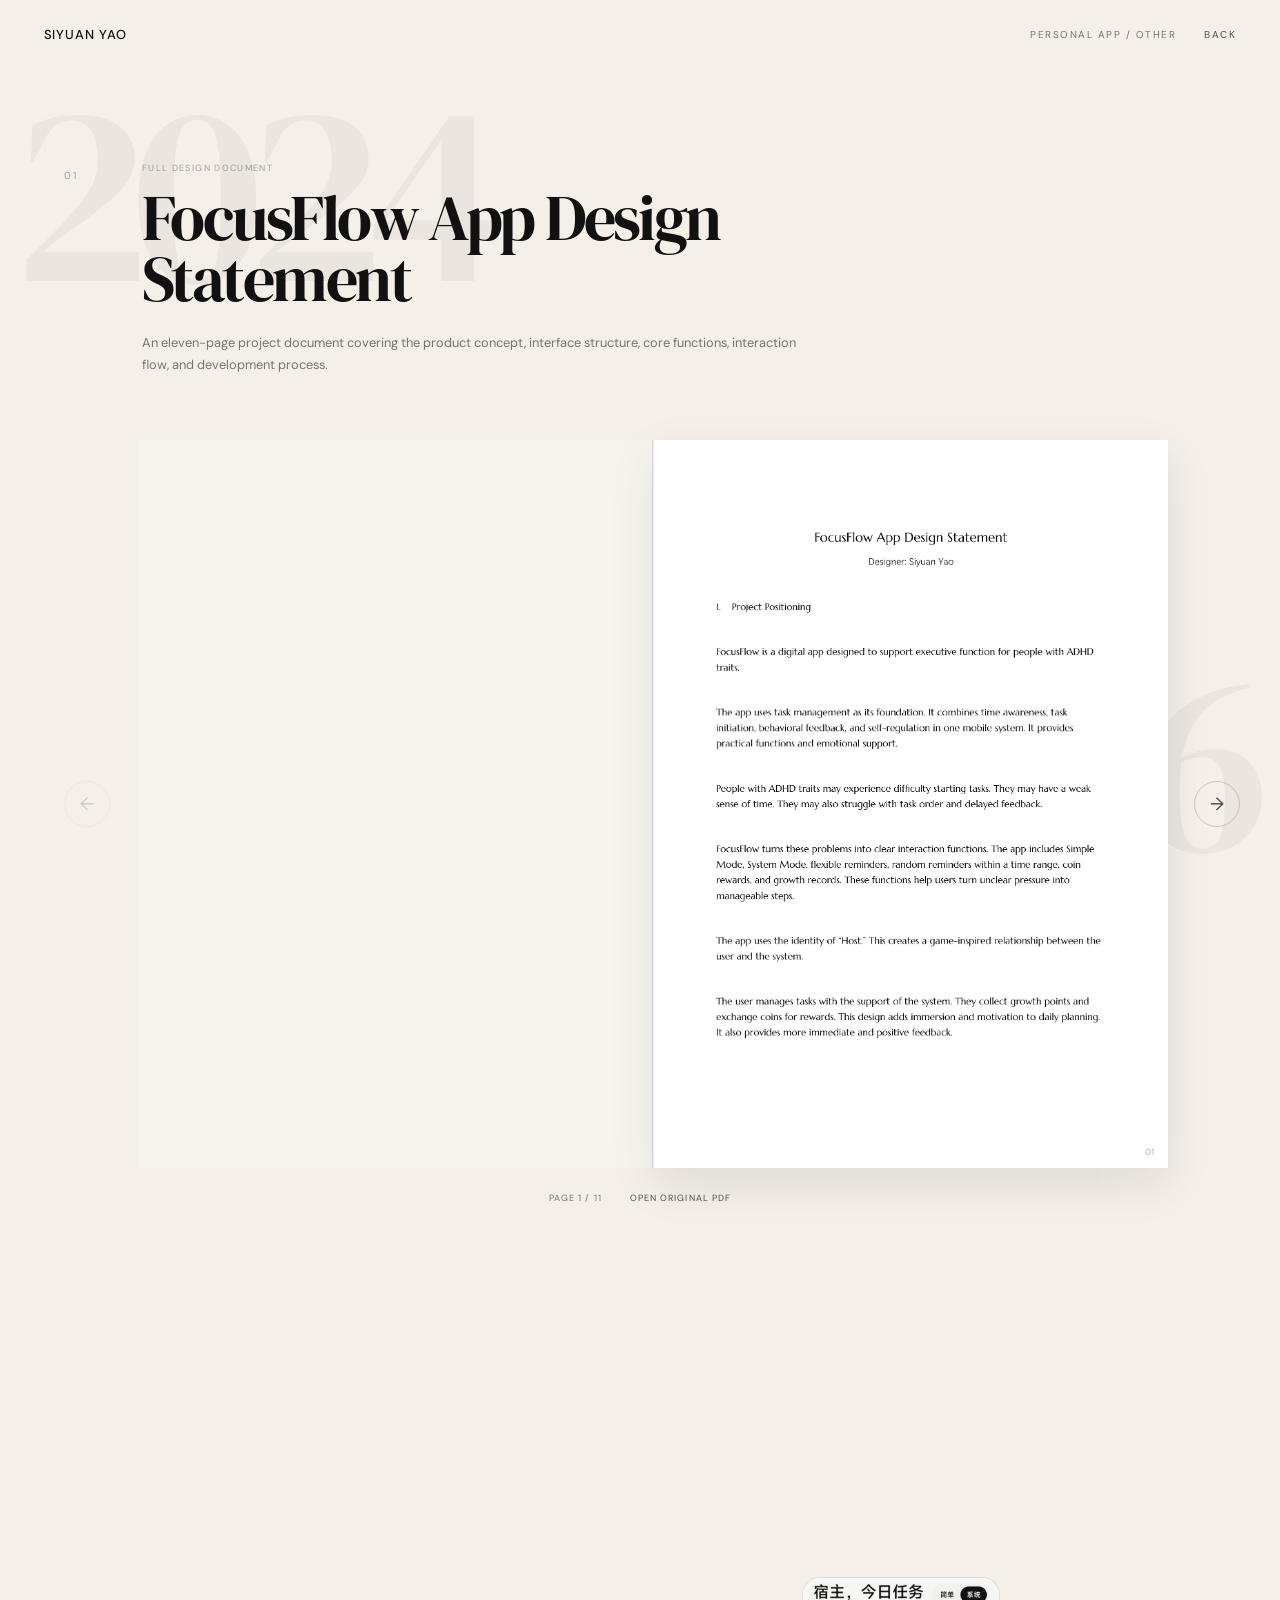
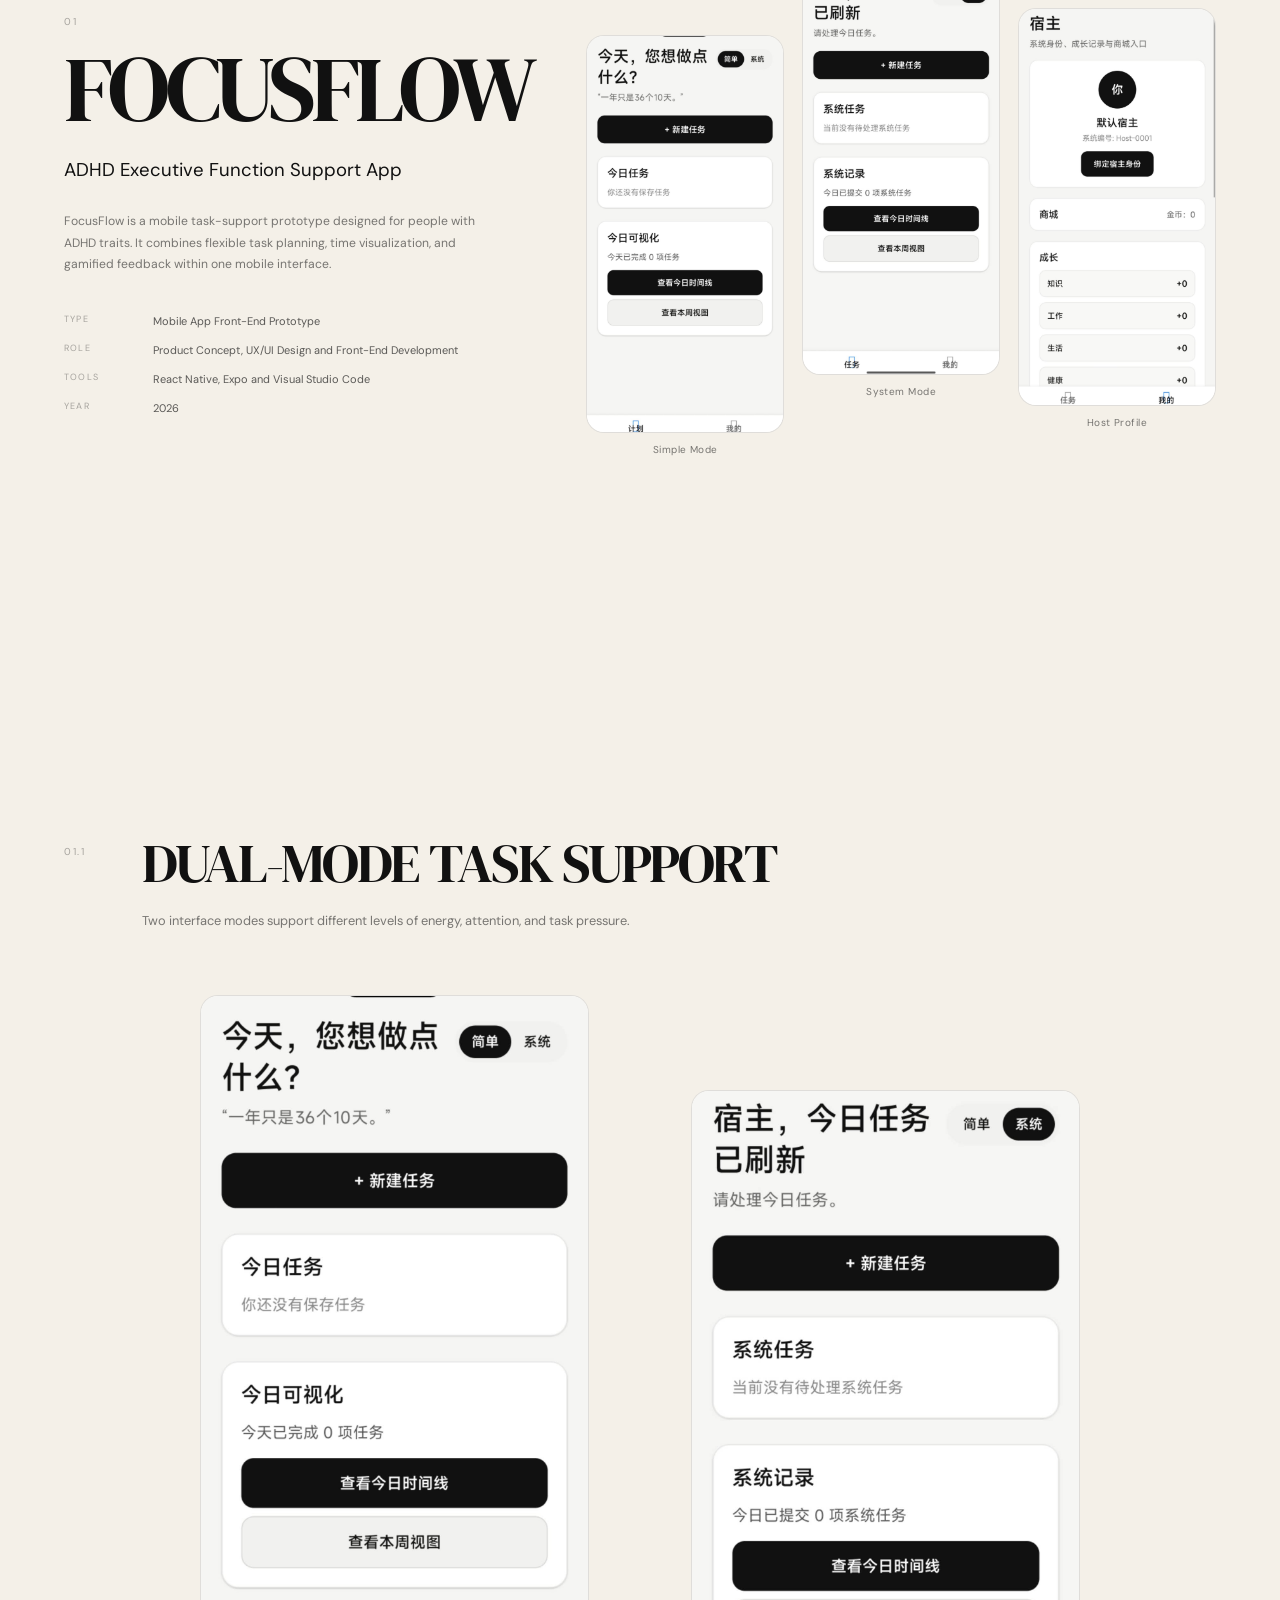
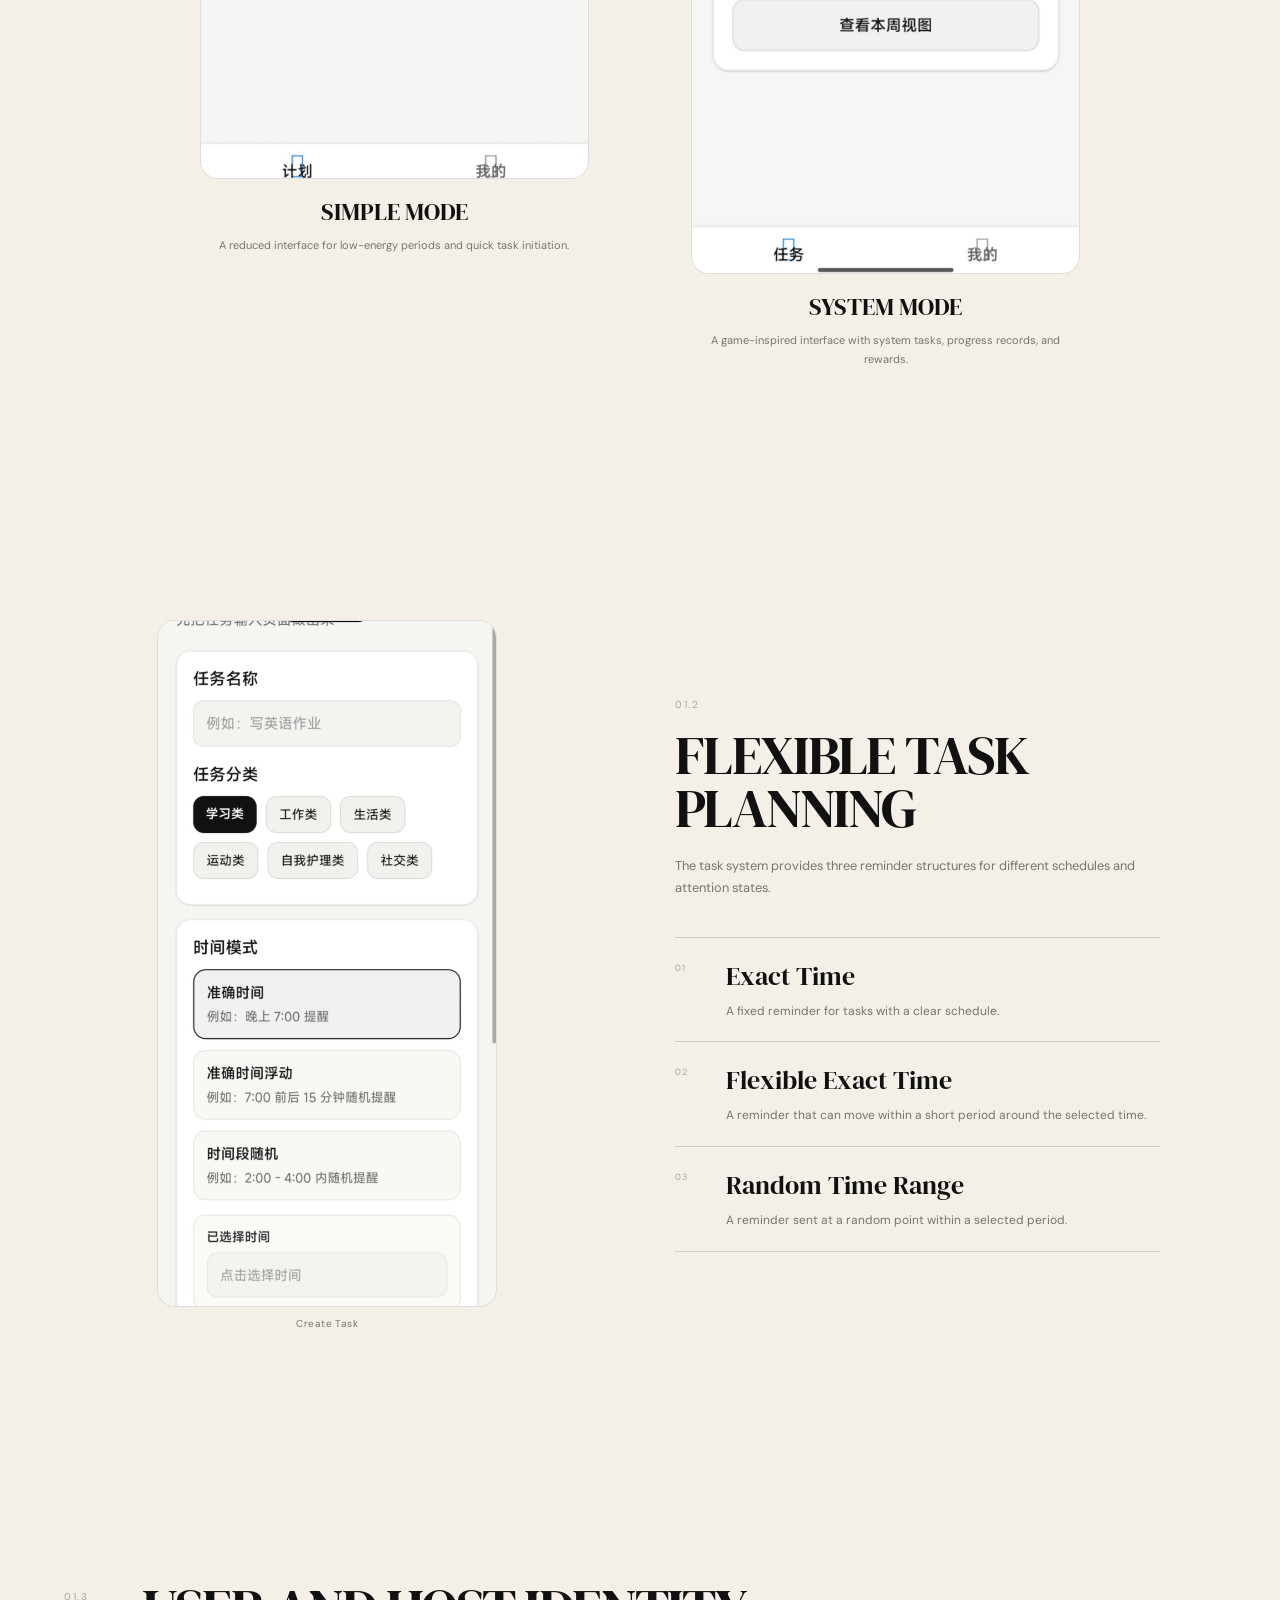
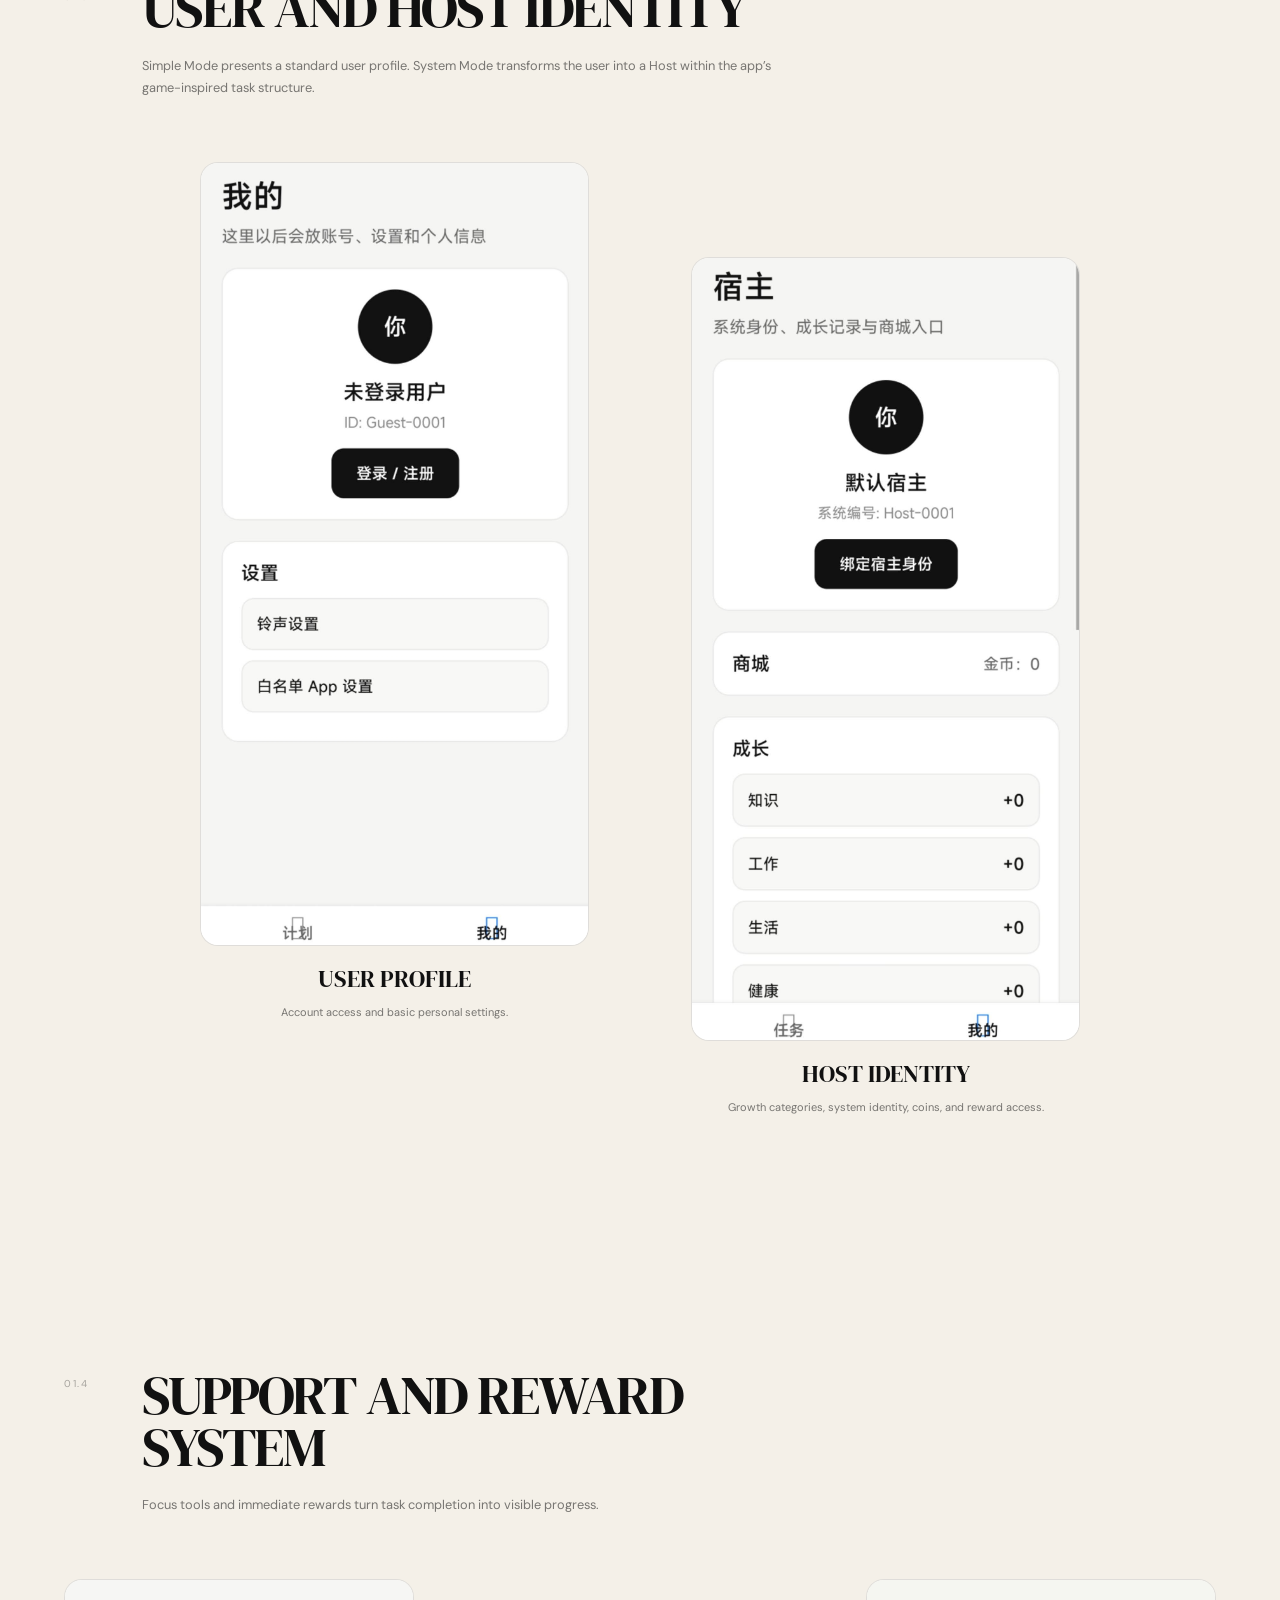
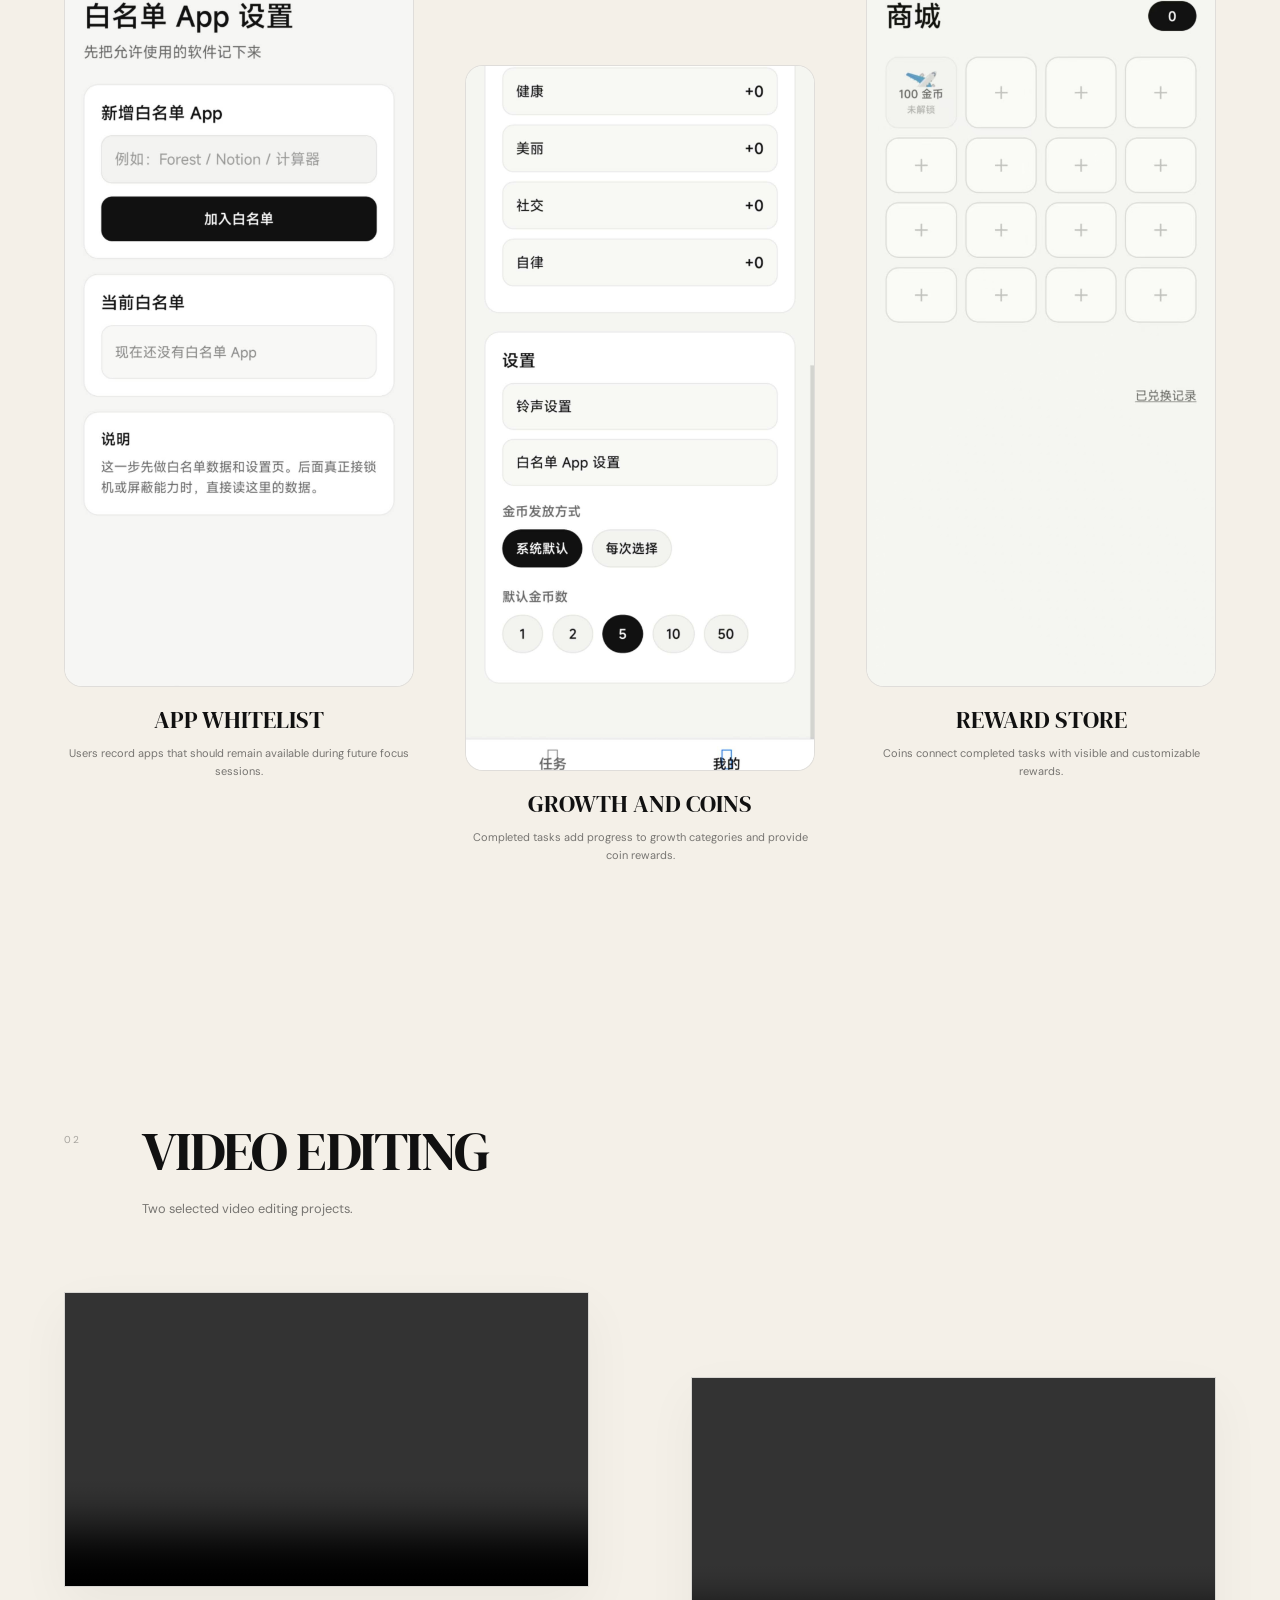
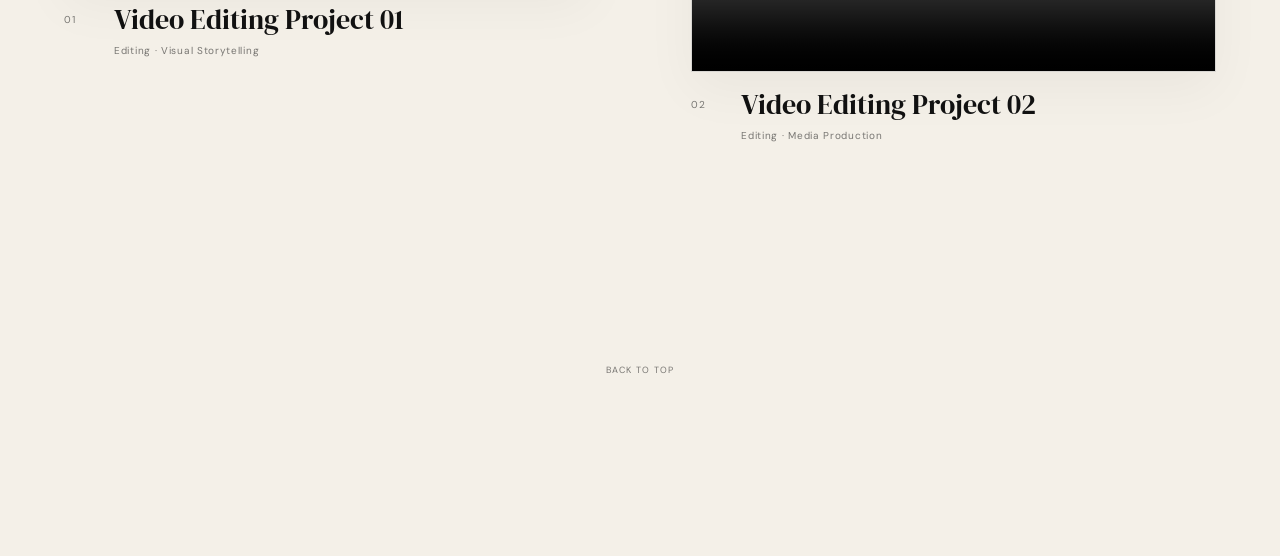
==== personal-other/index.html @ 2d86ff2a "Add files via upload" ====
<!DOCTYPE html>

<html lang="en">
<head>
  <meta charset="UTF-8">

  <meta
    name="viewport"
    content="width=device-width, initial-scale=1.0"
  >

  <title>
    FocusFlow and Video Editing | Siyuan Yao
  </title>

  <script>
    document.documentElement.classList.add("js");
  </script>

  <link
    rel="preconnect"
    href="https://fonts.googleapis.com"
  >

  <link
    rel="preconnect"
    href="https://fonts.gstatic.com"
    crossorigin
  >

  <link
    href="https://fonts.googleapis.com/css2?family=DM+Sans:wght@300;400;500;600&family=DM+Serif+Display&display=swap"
    rel="stylesheet"
  >

  <link
    rel="stylesheet"
    href="./personal-other.css"
  >
</head>

<body>
  <header class="page-header">
    <a
      class="header-name page-link"
      href="../portfolio.html"
    >
      SIYUAN YAO
    </a>

    <div class="header-right">
      <span class="header-section">
        PERSONAL APP / OTHER
      </span>

      <a
        class="back-link page-link"
        href="../portfolio.html"
      >
        BACK
      </a>
    </div>
  </header>

  <div
    class="background-year background-year--top"
    aria-hidden="true"
  >
    2024
  </div>

  <div
    class="background-year background-year--bottom"
    aria-hidden="true"
  >
    2026
  </div>

  <main class="page-main">
    <!-- FocusFlow 完整策划案翻页展示 -->
<section
  class="pdf-showcase reveal is-visible"
  id="designDocument"
>
  <div class="pdf-heading">
    <p class="section-number">
      01
    </p>

    <div>
      <p class="pdf-label">
        FULL DESIGN DOCUMENT
      </p>

      <h1 class="pdf-title">
        FocusFlow App Design Statement
      </h1>

      <p class="pdf-description">
        An eleven-page project document covering the product concept, interface structure, core functions, interaction flow, and development process.
      </p>
    </div>
  </div>

  <div class="flipbook-shell">
    <button
      class="pdf-arrow"
      id="pdfPrev"
      type="button"
      aria-label="Previous pages"
    >
      ←
    </button>

    <div
      class="pdf-flipbook"
      id="pdfFlipbook"
      tabindex="0"
      aria-label="FocusFlow design document"
    >
      <div
        class="pdf-page pdf-page--left is-blank"
        id="pdfLeftWrap"
      >
        <img
          class="pdf-page-image"
          id="pdfLeftImage"
          src=""
          alt=""
        >

        <span
          class="pdf-page-number"
          id="pdfLeftNumber"
        ></span>
      </div>

      <div
        class="pdf-page pdf-page--right"
        id="pdfRightWrap"
      >
        <img
          class="pdf-page-image"
          id="pdfRightImage"
          src="../assets/images/projects/focusflow/pdf-pages/focusflow-page-01.png"
          alt="FocusFlow design document page 1"
        >

        <span
          class="pdf-page-number"
          id="pdfRightNumber"
        >
          01
        </span>
      </div>
    </div>

    <button
      class="pdf-arrow"
      id="pdfNext"
      type="button"
      aria-label="Next pages"
    >
      →
    </button>
  </div>

  <div class="pdf-controls">
    <span id="pdfCounter">
      PAGE 1 / 11
    </span>

    <span
      class="pdf-error"
      id="pdfError"
      hidden
    >
      PAGE IMAGE COULD NOT LOAD
    </span>

    <a
      class="pdf-original-link"
      href="../assets/docs/FocusFlow-Design.pdf"
      target="_blank"
      rel="noopener noreferrer"
    >
      OPEN ORIGINAL PDF
    </a>
  </div>
</section>

    <!-- 项目开头 -->
    <section class="project-hero reveal">
      <div class="hero-copy">
        <p class="section-number">
          01
        </p>

        <h1 class="hero-title">
          FOCUSFLOW
        </h1>

        <p class="hero-subtitle">
          ADHD Executive Function Support App
        </p>

        <p class="hero-description">
          FocusFlow is a mobile task-support prototype designed for people with ADHD traits. It combines flexible task planning, time visualization, and gamified feedback within one mobile interface.
        </p>

        <div class="project-meta">
          <div class="meta-row">
            <span class="meta-label">
              TYPE
            </span>

            <span class="meta-value">
              Mobile App Front-End Prototype
            </span>
          </div>

          <div class="meta-row">
            <span class="meta-label">
              ROLE
            </span>

            <span class="meta-value">
              Product Concept, UX/UI Design and Front-End Development
            </span>
          </div>

          <div class="meta-row">
            <span class="meta-label">
              TOOLS
            </span>

            <span class="meta-value">
              React Native, Expo and Visual Studio Code
            </span>
          </div>

          <div class="meta-row">
            <span class="meta-label">
              YEAR
            </span>

            <span class="meta-value">
              2026
            </span>
          </div>
        </div>
      </div>

      <div class="hero-gallery">
        <figure class="hero-phone hero-phone--left">
          <button
            class="image-button"
            type="button"
            data-caption="FocusFlow Simple Mode"
          >
            <img
              src="../assets/images/projects/focusflow/focusflow-01-simple-home.jpg"
              alt="FocusFlow Simple Mode home page"
            >
          </button>

          <figcaption>
            Simple Mode
          </figcaption>
        </figure>

        <figure class="hero-phone hero-phone--center">
          <button
            class="image-button"
            type="button"
            data-caption="FocusFlow System Mode"
          >
            <img
              src="../assets/images/projects/focusflow/focusflow-02-system-home.jpg"
              alt="FocusFlow System Mode home page"
            >
          </button>

          <figcaption>
            System Mode
          </figcaption>
        </figure>

        <figure class="hero-phone hero-phone--right">
          <button
            class="image-button"
            type="button"
            data-caption="FocusFlow Host Profile"
          >
            <img
              src="../assets/images/projects/focusflow/focusflow-05-System-profile.jpg"
              alt="FocusFlow System Mode Host profile"
            >
          </button>

          <figcaption>
            Host Profile
          </figcaption>
        </figure>
      </div>
    </section>

    <!-- 双模式 -->
    <section class="project-section reveal">
      <div class="section-heading">
        <p class="section-number">
          01.1
        </p>

        <div>
          <h2 class="section-title">
            DUAL-MODE TASK SUPPORT
          </h2>

          <p class="section-description">
            Two interface modes support different levels of energy, attention, and task pressure.
          </p>
        </div>
      </div>

      <div class="dual-mode-grid">
        <figure class="large-phone-card">
          <button
            class="image-button"
            type="button"
            data-caption="Simple Mode Home Page"
          >
            <img
              src="../assets/images/projects/focusflow/focusflow-01-simple-home.jpg"
              alt="FocusFlow Simple Mode home page"
              loading="lazy"
            >
          </button>

          <figcaption class="detailed-caption">
            <span class="caption-title">
              SIMPLE MODE
            </span>

            <span class="caption-text">
              A reduced interface for low-energy periods and quick task initiation.
            </span>
          </figcaption>
        </figure>

        <figure class="large-phone-card large-phone-card--lower">
          <button
            class="image-button"
            type="button"
            data-caption="System Mode Home Page"
          >
            <img
              src="../assets/images/projects/focusflow/focusflow-02-system-home.jpg"
              alt="FocusFlow System Mode home page"
              loading="lazy"
            >
          </button>

          <figcaption class="detailed-caption">
            <span class="caption-title">
              SYSTEM MODE
            </span>

            <span class="caption-text">
              A game-inspired interface with system tasks, progress records, and rewards.
            </span>
          </figcaption>
        </figure>
      </div>
    </section>

    <!-- 新建任务 -->
    <section class="planning-section reveal">
      <div class="planning-image">
        <figure class="single-phone-card">
          <button
            class="image-button"
            type="button"
            data-caption="Create Task and Reminder Settings"
          >
            <img
              src="../assets/images/projects/focusflow/focusflow-03-create-task.jpg"
              alt="FocusFlow Create Task page"
              loading="lazy"
            >
          </button>

          <figcaption>
            Create Task
          </figcaption>
        </figure>
      </div>

      <div class="planning-copy">
        <p class="section-number">
          01.2
        </p>

        <h2 class="section-title">
          FLEXIBLE TASK PLANNING
        </h2>

        <p class="section-description">
          The task system provides three reminder structures for different schedules and attention states.
        </p>

        <div class="planning-feature">
          <span class="planning-feature-number">
            01
          </span>

          <div>
            <h3>
              Exact Time
            </h3>

            <p>
              A fixed reminder for tasks with a clear schedule.
            </p>
          </div>
        </div>

        <div class="planning-feature">
          <span class="planning-feature-number">
            02
          </span>

          <div>
            <h3>
              Flexible Exact Time
            </h3>

            <p>
              A reminder that can move within a short period around the selected time.
            </p>
          </div>
        </div>

        <div class="planning-feature">
          <span class="planning-feature-number">
            03
          </span>

          <div>
            <h3>
              Random Time Range
            </h3>

            <p>
              A reminder sent at a random point within a selected period.
            </p>
          </div>
        </div>
      </div>
    </section>

    <!-- 用户身份 -->
    <section class="project-section reveal">
      <div class="section-heading">
        <p class="section-number">
          01.3
        </p>

        <div>
          <h2 class="section-title">
            USER AND HOST IDENTITY
          </h2>

          <p class="section-description">
            Simple Mode presents a standard user profile. System Mode transforms the user into a Host within the app’s game-inspired task structure.
          </p>
        </div>
      </div>

      <div class="dual-mode-grid profile-grid">
        <figure class="large-phone-card">
          <button
            class="image-button"
            type="button"
            data-caption="Simple Mode User Profile"
          >
            <img
              src="../assets/images/projects/focusflow/focusflow-05-Simple-profile.jpg"
              alt="FocusFlow Simple Mode user profile"
              loading="lazy"
            >
          </button>

          <figcaption class="detailed-caption">
            <span class="caption-title">
              USER PROFILE
            </span>

            <span class="caption-text">
              Account access and basic personal settings.
            </span>
          </figcaption>
        </figure>

        <figure class="large-phone-card large-phone-card--lower">
          <button
            class="image-button"
            type="button"
            data-caption="System Mode Host Profile"
          >
            <img
              src="../assets/images/projects/focusflow/focusflow-05-System-profile.jpg"
              alt="FocusFlow System Mode Host profile"
              loading="lazy"
            >
          </button>

          <figcaption class="detailed-caption">
            <span class="caption-title">
              HOST IDENTITY
            </span>

            <span class="caption-text">
              Growth categories, system identity, coins, and reward access.
            </span>
          </figcaption>
        </figure>
      </div>
    </section>

    <!-- 功能组 -->
    <section class="project-section reveal">
      <div class="section-heading">
        <p class="section-number">
          01.4
        </p>

        <div>
          <h2 class="section-title">
            SUPPORT AND REWARD SYSTEM
          </h2>

          <p class="section-description">
            Focus tools and immediate rewards turn task completion into visible progress.
          </p>
        </div>
      </div>

      <div class="support-grid">
        <figure class="support-card">
          <button
            class="image-button"
            type="button"
            data-caption="App Whitelist Settings"
          >
            <img
              src="../assets/images/projects/focusflow/focusflow-06-whitelist.jpg"
              alt="FocusFlow App Whitelist settings"
              loading="lazy"
            >
          </button>

          <figcaption class="detailed-caption">
            <span class="caption-title">
              APP WHITELIST
            </span>

            <span class="caption-text">
              Users record apps that should remain available during future focus sessions.
            </span>
          </figcaption>
        </figure>

        <figure class="support-card support-card--lower">
          <button
            class="image-button"
            type="button"
            data-caption="Growth and Coin Settings"
          >
            <img
              src="../assets/images/projects/focusflow/focusflow-07-growth-settings.jpg"
              alt="FocusFlow growth and coin settings"
              loading="lazy"
            >
          </button>

          <figcaption class="detailed-caption">
            <span class="caption-title">
              GROWTH AND COINS
            </span>

            <span class="caption-text">
              Completed tasks add progress to growth categories and provide coin rewards.
            </span>
          </figcaption>
        </figure>

        <figure class="support-card">
          <button
            class="image-button"
            type="button"
            data-caption="FocusFlow Reward Store"
          >
            <img
              src="../assets/images/projects/focusflow/focusflow-08-store.jpg"
              alt="FocusFlow Reward Store"
              loading="lazy"
            >
          </button>

          <figcaption class="detailed-caption">
            <span class="caption-title">
              REWARD STORE
            </span>

            <span class="caption-text">
              Coins connect completed tasks with visible and customizable rewards.
            </span>
          </figcaption>
        </figure>
      </div>
    </section>

    <!-- PDF -->


    <!-- 视频剪辑作品 -->
<section class="video-section">
  <div class="section-heading reveal">
    <p class="section-number">
      02
    </p>

    <div>
      <h2 class="section-title">
        VIDEO EDITING
      </h2>

      <p class="section-description">
        Two selected video editing projects.
      </p>
    </div>
  </div>

  <div class="video-grid">

    <!-- 视频一 -->
    <article class="video-card reveal">
      <div class="video-frame">
        <video
          class="portfolio-video"
          controls
          playsinline
          preload="metadata"
        >
          <source
            src="../assets/videos/video-editing/video-01.mp4"
            type="video/mp4"
          >

          Your browser does not support video playback.
        </video>
      </div>

      <div class="video-copy">
        <p class="video-number">
          01
        </p>

        <h3 class="video-title">
          Video Editing Project 01
        </h3>

        <p class="video-role">
          Editing · Visual Storytelling
        </p>
      </div>
    </article>

    <!-- 视频二 -->
    <article class="video-card video-card--lower reveal">
      <div class="video-frame">
        <video
          class="portfolio-video"
          controls
          playsinline
          preload="metadata"
        >
          <source
            src="../assets/videos/video-editing/video-02.mp4"
            type="video/mp4"
          >

          Your browser does not support video playback.
        </video>
      </div>

      <div class="video-copy">
        <p class="video-number">
          02
        </p>

        <h3 class="video-title">
          Video Editing Project 02
        </h3>

        <p class="video-role">
          Editing · Media Production
        </p>
      </div>
    </article>

  </div>
</section>

    <a
      class="back-to-top"
      href="#"
    >
      BACK TO TOP
    </a>
  </main>

  <!-- 图片放大层 -->
  <div
    class="lightbox"
    id="imageLightbox"
    aria-hidden="true"
  >
    <button
      class="lightbox-close"
      id="lightboxClose"
      type="button"
      aria-label="Close image"
    >
      ×
    </button>

    <div class="lightbox-content">
  <div class="lightbox-stage">
    <img
      class="lightbox-image"
      id="lightboxImage"
      src=""
      alt=""
    >

    <aside
      class="translation-panel"
      id="translationPanel"
      hidden
    >
      <p class="translation-label">
        ENGLISH TEXT
      </p>

      <h2
        class="translation-title"
        id="translationTitle"
      ></h2>

      <div
        class="translation-content"
        id="translationContent"
      ></div>
    </aside>
  </div>

  <div class="lightbox-footer">
    <p
      class="lightbox-caption"
      id="lightboxCaption"
    ></p>

    <button
      class="translation-toggle"
      id="translationToggle"
      type="button"
      hidden
    >
      VIEW ENGLISH TEXT
    </button>
  </div>
</div>


<script src="./personal-other.js"></script>
</body>
</html>
---- personal-other/personal-other.css ----
:root {
  --paper: #f4f0e8;
  --ink: #111111;
  --soft-ink: rgba(17, 17, 17, 0.55);
  --light-ink: rgba(17, 17, 17, 0.34);
  --line: rgba(17, 17, 17, 0.15);
  --card: rgba(255, 255, 255, 0.48);
}

* {
  box-sizing: border-box;
}

html {
  scroll-behavior: smooth;
  background: var(--paper);
}

body {
  width: 100%;
  min-height: 100vh;
  margin: 0;

  overflow-x: hidden;

  background: var(--paper);
  color: var(--ink);

  font-family:
    "DM Sans",
    Arial,
    sans-serif;

  opacity: 1;

  transition:
    opacity 420ms ease;
}

body.is-leaving {
  opacity: 0;
}

a,
button {
  color: inherit;
  font: inherit;
}

button {
  padding: 0;
  border: 0;
  background: none;
}

.page-header {
  position: fixed;
  top: 0;
  right: 0;
  left: 0;

  z-index: 50;

  display: flex;
  align-items: center;
  justify-content: space-between;

  padding:
    26px
    clamp(22px, 3.4vw, 56px);

  pointer-events: none;
}

.header-name,
.header-right {
  pointer-events: auto;
}

.header-name {
  color: var(--ink);

  font-size:
    clamp(13px, 1vw, 16px);

  font-weight: 500;

  letter-spacing: 0.07em;
  text-decoration: none;
}

.header-right {
  display: flex;
  align-items: center;
  gap: 28px;
}

.header-section {
  color: var(--soft-ink);

  font-size: 10px;

  letter-spacing: 0.15em;
}

.back-link {
  position: relative;

  color: rgba(17, 17, 17, 0.72);

  font-size: 10px;

  letter-spacing: 0.15em;
  text-decoration: none;
}

.back-link::after {
  position: absolute;
  right: 0;
  bottom: -5px;
  left: 0;

  height: 1px;

  background: currentColor;

  content: "";

  transform: scaleX(0);
  transform-origin: right center;

  transition:
    transform 320ms ease;
}

.back-link:hover::after {
  transform: scaleX(1);
  transform-origin: left center;
}

.background-year {
  position: fixed;
  z-index: 0;

  margin: 0;

  color: rgba(17, 17, 17, 0.042);

  font-family:
    "DM Serif Display",
    Georgia,
    serif;

  font-size:
    clamp(150px, 20vw, 340px);

  font-weight: 400;

  line-height: 0.8;
  letter-spacing: -0.06em;

  white-space: nowrap;

  pointer-events: none;
  user-select: none;
}

.background-year--top {
  top: 10vh;
  left: 1vw;
}

.background-year--bottom {
  right: 2vw;
  bottom: 4vh;
}

.page-main {
  position: relative;
  z-index: 2;

  width: 100%;
  max-width: 1540px;
  margin: 0 auto;

  padding:
    clamp(145px, 18vh, 210px)
    clamp(22px, 5vw, 84px)
    180px;
}

.reveal {
  opacity: 1;
  transform: none;
}

.js .reveal {
  opacity: 0;

  transform:
    translateY(34px);

  transition:
    opacity 850ms ease,
    transform 1000ms
      cubic-bezier(
        0.22,
        0.72,
        0.18,
        1
      );
}

.js .reveal.is-visible {
  opacity: 1;
  transform: translateY(0);
}

/* 项目首页 */

.project-hero {
  display: grid;

  grid-template-columns:
    minmax(330px, 0.8fr)
    minmax(560px, 1.2fr);

  gap:
    clamp(55px, 8vw, 130px);

  align-items: center;

  min-height:
    calc(100vh - 180px);

  margin-bottom:
    clamp(190px, 29vh, 330px);
}

.hero-copy {
  max-width: 530px;
}

.section-number {
  margin: 0 0 21px;

  color: var(--light-ink);

  font-size: 10px;

  letter-spacing: 0.15em;
}

.hero-title {
  margin: 0;

  font-family:
    "DM Serif Display",
    Georgia,
    serif;

  font-size:
    clamp(62px, 7.2vw, 112px);

  font-weight: 400;

  line-height: 0.88;
  letter-spacing: -0.055em;
}

.hero-subtitle {
  max-width: 430px;
  margin: 28px 0 0;

  font-size:
    clamp(16px, 1.45vw, 22px);

  line-height: 1.4;
}

.hero-description {
  max-width: 510px;
  margin: 27px 0 0;

  color: var(--soft-ink);

  font-size:
    clamp(12px, 0.95vw, 15px);

  line-height: 1.75;
}

.project-meta {
  display: grid;
  gap: 12px;

  margin-top: 38px;
}

.meta-row {
  display: grid;

  grid-template-columns:
    72px
    minmax(0, 1fr);

  gap: 17px;

  align-items: start;
}

.meta-label {
  color: var(--light-ink);

  font-size: 9px;

  letter-spacing: 0.13em;
}

.meta-value {
  color: rgba(17, 17, 17, 0.68);

  font-size: 11px;

  line-height: 1.55;
}

.hero-gallery {
  display: grid;

  grid-template-columns:
    repeat(
      3,
      minmax(0, 1fr)
    );

  gap:
    clamp(10px, 1.4vw, 23px);

  align-items: start;
}

.hero-phone {
  min-width: 0;
  margin: 0;
}

.hero-phone--left {
  margin-top: 58px;
}

.hero-phone--center {
  margin-top: 0;
}

.hero-phone--right {
  margin-top: 31px;
}

.hero-phone figcaption,
.single-phone-card figcaption {
  margin-top: 10px;

  color: var(--soft-ink);

  font-size: 10px;

  letter-spacing: 0.045em;

  text-align: center;
}

.image-button {
  display: block;

  width: 100%;

  overflow: hidden;

  border:
    1px solid
    rgba(17, 17, 17, 0.11);

  border-radius:
    clamp(12px, 1.4vw, 24px);

  background:
    rgba(255, 255, 255, 0.5);

  cursor: zoom-in;

  transition:
    transform 500ms ease,
    box-shadow 500ms ease;
}

.image-button:hover {
  transform:
    translateY(-4px);

  box-shadow:
    0 18px 42px
    rgba(17, 17, 17, 0.075);
}

.image-button img {
  display: block;

  width: 100%;
  height: auto;

  background: white;
}

/* 通用章节 */

.project-section {
  margin-bottom:
    clamp(190px, 28vh, 325px);
}

.section-heading {
  display: grid;

  grid-template-columns:
    56px
    minmax(0, 1fr);

  gap: 22px;

  max-width: 780px;

  margin-bottom:
    clamp(45px, 7vh, 82px);
}

.section-heading .section-number {
  padding-top: 8px;
}

.section-title {
  margin: 0;

  font-family:
    "DM Serif Display",
    Georgia,
    serif;

  font-size:
    clamp(35px, 4.3vw, 68px);

  font-weight: 400;

  line-height: 0.96;
  letter-spacing: -0.035em;
}

.section-description {
  max-width: 650px;
  margin: 20px 0 0;

  color: var(--soft-ink);

  font-size:
    clamp(12px, 1vw, 15px);

  line-height: 1.72;
}

/* 双模式和身份页面 */

.dual-mode-grid {
  display: grid;

  grid-template-columns:
    repeat(
      2,
      minmax(0, 1fr)
    );

  gap:
    clamp(45px, 8vw, 130px);

  align-items: start;

  width:
    min(880px, 78vw);

  margin: 0 auto;
}

.large-phone-card {
  min-width: 0;
  margin: 0;
}

.large-phone-card--lower {
  margin-top: 95px;
}

.detailed-caption {
  display: grid;
  gap: 8px;

  margin-top: 16px;

  text-align: center;
}

.caption-title {
  font-family:
    "DM Serif Display",
    Georgia,
    serif;

  font-size:
    clamp(20px, 1.9vw, 29px);
}

.caption-text {
  color: var(--soft-ink);

  font-size: 11px;

  line-height: 1.65;
}

/* 时间规划 */

.planning-section {
  display: grid;

  grid-template-columns:
    minmax(270px, 420px)
    minmax(340px, 530px);

  gap:
    clamp(68px, 11vw, 175px);

  align-items: center;

  width:
    min(1040px, 88vw);

  margin:
    0 auto
    clamp(190px, 28vh, 325px);
}

.planning-image {
  width:
    min(340px, 100%);

  margin: 0 auto;
}

.single-phone-card {
  margin: 0;
}

.planning-copy .section-number {
  margin-bottom: 18px;
}

.planning-copy .section-description {
  margin-bottom: 38px;
}

.planning-feature {
  display: grid;

  grid-template-columns:
    34px
    minmax(0, 1fr);

  gap: 17px;

  padding:
    20px
    0;

  border-top:
    1px solid
    var(--line);
}

.planning-feature:last-child {
  border-bottom:
    1px solid
    var(--line);
}

.planning-feature-number {
  padding-top: 4px;

  color: var(--light-ink);

  font-size: 9px;

  letter-spacing: 0.12em;
}

.planning-feature h3 {
  margin: 0;

  font-family:
    "DM Serif Display",
    Georgia,
    serif;

  font-size:
    clamp(21px, 2vw, 29px);

  font-weight: 400;
}

.planning-feature p {
  margin: 8px 0 0;

  color: var(--soft-ink);

  font-size: 12px;

  line-height: 1.65;
}

/* 支持功能 */

.support-grid {
  display: grid;

  grid-template-columns:
    repeat(
      3,
      minmax(0, 1fr)
    );

  gap:
    clamp(22px, 4vw, 62px);

  align-items: start;

  width: 100%;
}

.support-card {
  min-width: 0;
  margin: 0;
}

.support-card--lower {
  margin-top: 86px;
}

/* PDF */

.document-section {
  margin:
    clamp(190px, 28vh, 325px)
    0;
}

.document-card {
  display: grid;

  grid-template-columns:
    90px
    minmax(0, 1fr)
    auto;

  gap:
    clamp(25px, 4vw, 64px);

  align-items: center;

  padding:
    clamp(28px, 4vw, 60px);

  border:
    1px solid
    var(--line);

  background:
    rgba(255, 255, 255, 0.4);

  color: inherit;
  text-decoration: none;

  transition:
    background-color 420ms ease,
    transform 420ms ease;
}

.document-card:hover {
  background:
    rgba(255, 255, 255, 0.73);

  transform:
    translateY(-4px);
}

.document-icon {
  display: grid;
  place-items: center;

  width: 72px;
  height: 88px;

  border:
    1px solid
    rgba(17, 17, 17, 0.24);

  font-family:
    "DM Serif Display",
    Georgia,
    serif;

  font-size: 21px;
}

.document-label {
  margin: 0 0 11px;

  color: var(--light-ink);

  font-size: 9px;

  letter-spacing: 0.14em;
}

.document-title {
  margin: 0;

  font-family:
    "DM Serif Display",
    Georgia,
    serif;

  font-size:
    clamp(26px, 3vw, 45px);

  font-weight: 400;
}

.document-description {
  max-width: 680px;
  margin: 14px 0 0;

  color: var(--soft-ink);

  font-size: 12px;

  line-height: 1.72;
}

.document-action {
  display: grid;
  gap: 8px;

  justify-items: end;
}

.document-action span {
  font-size: 12px;

  letter-spacing: 0.12em;
}

.document-action small {
  color: var(--light-ink);

  font-size: 9px;

  letter-spacing: 0.1em;
}

/* 视频区 */

.video-section {
  margin-top:
    clamp(190px, 29vh, 340px);
}

.video-grid {
  display: grid;

  grid-template-columns:
    repeat(
      2,
      minmax(0, 1fr)
    );

  gap:
    clamp(60px, 8vw, 125px)
    clamp(30px, 5vw, 78px);
}

.video-card {
  min-width: 0;
}

.video-card--lower {
  margin-top: 95px;
}

.video-placeholder {
  position: relative;

  display: flex;
  align-items: flex-end;
  justify-content: space-between;

  aspect-ratio: 16 / 9;

  padding:
    clamp(19px, 2vw, 30px);

  border:
    1px solid
    var(--line);

  background:
    rgba(255, 255, 255, 0.34);

  overflow: hidden;
}

.video-number,
.video-state {
  position: relative;
  z-index: 2;

  color: var(--soft-ink);

  font-size: 9px;

  letter-spacing: 0.12em;
}

.play-symbol {
  position: absolute;
  top: 50%;
  left: 50%;

  display: grid;
  place-items: center;

  width: 57px;
  height: 57px;

  border:
    1px solid
    rgba(17, 17, 17, 0.22);

  border-radius: 50%;

  color:
    rgba(17, 17, 17, 0.46);

  font-size: 12px;

  transform:
    translate(-50%, -50%);
}

.video-copy {
  margin-top: 16px;
}

.video-copy h3 {
  margin: 0;

  font-family:
    "DM Serif Display",
    Georgia,
    serif;

  font-size:
    clamp(22px, 2.2vw, 33px);

  font-weight: 400;
}

.video-copy p {
  margin: 8px 0 0;

  color: var(--soft-ink);

  font-size: 10px;

  letter-spacing: 0.07em;
}

.back-to-top {
  display: block;

  width: fit-content;

  margin:
    220px
    auto
    0;

  color: var(--soft-ink);

  font-size: 9px;

  letter-spacing: 0.14em;
  text-decoration: none;
}

/* 图片放大 */

.lightbox {
  position: fixed;
  inset: 0;

  z-index: 1000;

  display: grid;
  place-items: center;

  padding: 34px;

  background:
    rgba(244, 240, 232, 0.98);

  opacity: 0;
  visibility: hidden;

  pointer-events: none;

  transition:
    opacity 350ms ease,
    visibility 350ms ease;
}

.lightbox.is-open {
  opacity: 1;
  visibility: visible;

  pointer-events: auto;
}

.lightbox-content {
  display: grid;
  justify-items: center;
  gap: 13px;

  width: 100%;
  height: 100%;
}

.lightbox-image {
  display: block;

  max-width: 92vw;
  max-height:
    calc(100vh - 100px);

  object-fit: contain;

  opacity: 0;

  transform:
    scale(0.985);

  transition:
    opacity 400ms ease,
    transform 450ms ease;
}

.lightbox.is-open
.lightbox-image {
  opacity: 1;

  transform:
    scale(1);
}

.lightbox-caption {
  margin: 0;

  color: var(--soft-ink);

  font-size: 11px;

  text-align: center;
}

.lightbox-close {
  position: absolute;
  top: 23px;
  right: 28px;

  width: 42px;
  height: 42px;

  color:
    rgba(17, 17, 17, 0.7);

  font-size: 27px;

  cursor: pointer;

  transition:
    transform 280ms ease;
}

.lightbox-close:hover {
  transform:
    rotate(90deg);
}

body.is-lightbox-open {
  overflow: hidden;
}

/* 平板 */

@media (max-width: 1080px) {
  .project-hero {
    grid-template-columns:
      minmax(280px, 0.75fr)
      minmax(470px, 1.25fr);

    gap: 45px;
  }

  .support-grid {
    grid-template-columns:
      repeat(
        2,
        minmax(0, 1fr)
      );

    gap: 75px 38px;
  }

  .support-card--lower {
    margin-top: 0;
  }

  .support-card:nth-child(even) {
    margin-top: 68px;
  }
}

/* 手机 */

@media (max-width: 760px) {
  .page-header {
    padding:
      21px
      18px;
  }

  .header-section {
    display: none;
  }

  .background-year {
    font-size:
      clamp(105px, 32vw, 170px);
  }

  .page-main {
    padding:
      130px
      18px
      150px;
  }

  .project-hero {
    grid-template-columns: 1fr;

    min-height: 0;

    margin-bottom: 170px;
  }

  .hero-copy {
    max-width: none;
  }

  .hero-title {
    font-size:
      clamp(58px, 18vw, 89px);
  }

  .hero-gallery {
    gap: 8px;
  }

  .hero-phone--left {
    margin-top: 31px;
  }

  .hero-phone--right {
    margin-top: 18px;
  }

  .hero-phone figcaption {
    font-size: 8px;
  }

  .section-heading {
    grid-template-columns: 1fr;

    gap: 5px;
  }

  .section-heading
  .section-number {
    padding-top: 0;
  }

  .dual-mode-grid {
    width: 100%;

    gap: 24px;
  }

  .large-phone-card--lower {
    margin-top: 46px;
  }

  .planning-section {
    grid-template-columns: 1fr;

    width: 100%;

    gap: 65px;
  }

  .planning-image {
    width:
      min(300px, 80vw);
  }

  .support-grid {
    grid-template-columns:
      repeat(
        2,
        minmax(0, 1fr)
      );

    gap: 52px 15px;
  }

  .support-card:nth-child(even) {
    margin-top: 42px;
  }

  .document-card {
    grid-template-columns: 1fr;
  }

  .document-icon {
    width: 58px;
    height: 70px;
  }

  .document-action {
    justify-items: start;
  }

  .video-grid {
    grid-template-columns: 1fr;
  }

  .video-card--lower {
    margin-top: 0;
  }
}

@media (
  prefers-reduced-motion:
  reduce
) {
  body,
  .reveal,
  .image-button,
  .lightbox,
  .lightbox-image {
    transition-duration: 1ms;
  }
}
/* =========================
   PDF FLIPBOOK
   ========================= */

[hidden] {
  display: none !important;
}

.pdf-showcase {
  margin-bottom:
    clamp(
      190px,
      28vh,
      330px
    );
}

.pdf-heading {
  display: grid;

  grid-template-columns:
    56px
    minmax(0, 1fr);

  gap: 22px;

  max-width: 860px;

  margin-bottom:
    clamp(
      45px,
      7vh,
      82px
    );
}

.pdf-heading .section-number {
  padding-top: 7px;
}

.pdf-label {
  margin: 0 0 13px;

  color:
    var(--light-ink);

  font-size: 9px;

  letter-spacing: 0.15em;
}

.pdf-title {
  margin: 0;

  font-family:
    "DM Serif Display",
    Georgia,
    serif;

  font-size:
    clamp(
      40px,
      5vw,
      78px
    );

  font-weight: 400;

  line-height: 0.96;
  letter-spacing: -0.04em;
}

.pdf-description {
  max-width: 680px;

  margin: 22px 0 0;

  color:
    var(--soft-ink);

  font-size:
    clamp(
      12px,
      1vw,
      15px
    );

  line-height: 1.75;
}

.flipbook-shell {
  display: grid;

  grid-template-columns:
    48px
    minmax(0, 1fr)
    48px;

  gap:
    clamp(
      12px,
      2vw,
      30px
    );

  align-items: center;

  width:
    min(
      1180px,
      92vw
    );

  margin: 0 auto;
}

.pdf-flipbook {
  position: relative;

  display: grid;

  grid-template-columns:
    repeat(
      2,
      minmax(0, 1fr)
    );

  width: 100%;

  aspect-ratio: 1.414 / 1;

  outline: none;

  perspective: 1800px;
}

.pdf-flipbook.is-single-page {
  grid-template-columns: 1fr;

  width:
    min(
      560px,
      82vw
    );

  margin: 0 auto;

  aspect-ratio: 0.707 / 1;
}

.pdf-flipbook.is-single-page
.pdf-page--right {
  display: none;
}

.pdf-page {
  position: relative;

  display: grid;
  place-items: center;

  min-width: 0;

  overflow: hidden;

  background: white;

  box-shadow:
    0 16px 45px
    rgba(17, 17, 17, 0.09);

  transform-style:
    preserve-3d;
}

.pdf-page--left {
  border-right:
    1px solid
    rgba(17, 17, 17, 0.12);

  transform-origin:
    right center;
}

.pdf-page--right {
  border-left:
    1px solid
    rgba(17, 17, 17, 0.07);

  transform-origin:
    left center;
}

.pdf-page.is-blank {
  background:
    rgba(255, 255, 255, 0.32);

  box-shadow: none;
}

.pdf-page canvas {
  display: block;

  width: 100%;
  height: 100%;

  object-fit: contain;
}

.pdf-page-number {
  position: absolute;

  right: 13px;
  bottom: 10px;

  color:
    rgba(17, 17, 17, 0.34);

  font-size: 9px;

  letter-spacing: 0.08em;
}

.pdf-page--left
.pdf-page-number {
  right: auto;
  left: 13px;
}

.pdf-flipbook[data-turn="next"]
.pdf-page--right {
  animation:
    pdfTurnNext
    440ms
    cubic-bezier(
      0.22,
      0.72,
      0.18,
      1
    );
}

.pdf-flipbook[data-turn="previous"]
.pdf-page--left {
  animation:
    pdfTurnPrevious
    440ms
    cubic-bezier(
      0.22,
      0.72,
      0.18,
      1
    );
}

@keyframes pdfTurnNext {
  from {
    opacity: 0.35;

    transform:
      rotateY(-16deg)
      translateX(12px);
  }

  to {
    opacity: 1;

    transform:
      rotateY(0)
      translateX(0);
  }
}

@keyframes pdfTurnPrevious {
  from {
    opacity: 0.35;

    transform:
      rotateY(16deg)
      translateX(-12px);
  }

  to {
    opacity: 1;

    transform:
      rotateY(0)
      translateX(0);
  }
}

.pdf-arrow {
  display: grid;
  place-items: center;

  width: 46px;
  height: 46px;

  border:
    1px solid
    rgba(17, 17, 17, 0.18);

  border-radius: 50%;

  color:
    rgba(17, 17, 17, 0.74);

  font-size: 18px;

  cursor: pointer;

  transition:
    background-color 280ms ease,
    color 280ms ease,
    opacity 280ms ease,
    transform 280ms ease;
}

.pdf-arrow:hover:not(:disabled) {
  background:
    rgba(17, 17, 17, 0.9);

  color:
    var(--paper);

  transform: scale(1.05);
}

.pdf-arrow:disabled {
  opacity: 0.22;

  cursor: default;
}

.pdf-controls {
  display: flex;
  align-items: center;
  justify-content: center;
  flex-wrap: wrap;

  gap:
    12px
    28px;

  margin-top: 24px;

  color:
    var(--soft-ink);

  font-size: 9px;

  letter-spacing: 0.12em;
}

.pdf-original-link {
  position: relative;

  color:
    rgba(17, 17, 17, 0.72);

  text-decoration: none;
}

.pdf-original-link::after {
  position: absolute;

  right: 0;
  bottom: -5px;
  left: 0;

  height: 1px;

  background:
    currentColor;

  content: "";

  transform: scaleX(0);
  transform-origin: right center;

  transition:
    transform 300ms ease;
}

.pdf-original-link:hover::after {
  transform: scaleX(1);
  transform-origin: left center;
}

.pdf-error {
  color:
    rgba(135, 31, 31, 0.75);
}

/* =========================
   IMAGE TRANSLATION
   ========================= */

.lightbox-content {
  display: grid;
  align-content: center;
  gap: 17px;

  width: 100%;
  height: 100%;
}

.lightbox-stage {
  display: flex;
  align-items: center;
  justify-content: center;

  gap:
    clamp(
      24px,
      4vw,
      70px
    );

  min-width: 0;
  min-height: 0;
}

.lightbox-image {
  flex: 0 1 auto;

  max-width: 72vw;
  max-height:
    calc(
      100vh -
      120px
    );
}

.lightbox-stage:has(
  .translation-panel:not([hidden])
)
.lightbox-image {
  max-width: 54vw;
}

.translation-panel {
  flex:
    0
    0
    min(
      340px,
      30vw
    );

  max-height:
    calc(
      100vh -
      150px
    );

  padding:
    27px
    25px;

  overflow-y: auto;

  border-left:
    1px solid
    rgba(17, 17, 17, 0.16);

  color: var(--ink);
}

.translation-label {
  margin: 0 0 13px;

  color:
    var(--light-ink);

  font-size: 9px;

  letter-spacing: 0.15em;
}

.translation-title {
  margin: 0 0 22px;

  font-family:
    "DM Serif Display",
    Georgia,
    serif;

  font-size:
    clamp(
      25px,
      2.5vw,
      38px
    );

  font-weight: 400;

  line-height: 1;
}

.translation-content {
  display: grid;
  gap: 11px;
}

.translation-content p {
  margin: 0;

  padding-bottom: 10px;

  border-bottom:
    1px solid
    rgba(17, 17, 17, 0.09);

  color:
    rgba(17, 17, 17, 0.66);

  font-size: 12px;

  line-height: 1.6;
}

.lightbox-footer {
  display: flex;
  align-items: center;
  justify-content: center;
  flex-wrap: wrap;

  gap:
    10px
    25px;
}

.translation-toggle {
  position: relative;

  padding-bottom: 4px;

  color:
    rgba(17, 17, 17, 0.76);

  font-size: 9px;

  letter-spacing: 0.13em;

  cursor: pointer;
}

.translation-toggle::after {
  position: absolute;

  right: 0;
  bottom: 0;
  left: 0;

  height: 1px;

  background:
    currentColor;

  content: "";
}

@media (max-width: 760px) {
  .pdf-heading {
    grid-template-columns: 1fr;

    gap: 6px;
  }

  .pdf-heading .section-number {
    padding-top: 0;
  }

  .flipbook-shell {
    grid-template-columns:
      38px
      minmax(0, 1fr)
      38px;

    width: 100%;

    gap: 7px;
  }

  .pdf-arrow {
    width: 36px;
    height: 36px;

    font-size: 15px;
  }

  .pdf-flipbook {
    grid-template-columns: 1fr;

    width:
      min(
        520px,
        77vw
      );

    margin: 0 auto;

    aspect-ratio: 0.707 / 1;
  }

  .pdf-page--right {
    display: none;
  }

  .lightbox-stage {
    display: grid;
    justify-items: center;

    overflow-y: auto;
  }

  .lightbox-image,
  .lightbox-stage:has(
    .translation-panel:not([hidden])
  )
  .lightbox-image {
    max-width: 88vw;
    max-height: 67vh;
  }

  .translation-panel {
    width: 88vw;
    max-height: 31vh;

    padding:
      20px
      18px;

    border-top:
      1px solid
      rgba(17, 17, 17, 0.16);

    border-left: 0;
  }
}
/*
  PDF 区域始终显示。
  即使 PDF 加载失败，也能看到标题和错误提示。
*/
.pdf-showcase.reveal {
  opacity: 1 !important;
  transform: none !important;
}
/* =========================
   IMAGE FLIPBOOK FIX
   ========================= */

.pdf-showcase.reveal {
  opacity: 1 !important;
  transform: none !important;
}

.pdf-page-image {
  display: block;

  width: 100%;
  height: 100%;

  object-fit: contain;
  object-position: center;

  background: #ffffff;
}

.pdf-page.is-blank {
  background:
    rgba(255, 255, 255, 0.3);

  box-shadow: none;
}

.pdf-page.is-blank
.pdf-page-image {
  display: none;
}

.pdf-page.is-loading::after {
  position: absolute;
  top: 50%;
  left: 50%;

  color:
    rgba(17, 17, 17, 0.35);

  content: "LOADING";

  font-size: 9px;

  letter-spacing: 0.15em;

  transform:
    translate(-50%, -50%);
}

@media (max-width: 760px) {
  .pdf-flipbook
  .pdf-page--right {
    display: none;
  }

  .pdf-flipbook
  .pdf-page--left {
    display: grid;
  }
}
/* =========================
   VIDEO EDITING
   ========================= */

.video-section {
  margin-top:
    clamp(
      190px,
      29vh,
      340px
    );
}

.video-section .section-heading {
  margin-bottom:
    clamp(
      48px,
      8vh,
      88px
    );
}

.video-grid {
  display: grid;

  grid-template-columns:
    repeat(
      2,
      minmax(0, 1fr)
    );

  gap:
    clamp(
      48px,
      8vw,
      120px
    );

  align-items: start;

  width: 100%;
}

.video-card {
  min-width: 0;
  margin: 0;
}

.video-card--lower {
  margin-top: 85px;
}

.video-frame {
  position: relative;

  width: 100%;

  aspect-ratio: 16 / 9;

  overflow: hidden;

  border:
    1px solid
    rgba(17, 17, 17, 0.14);

  background:
    rgba(255, 255, 255, 0.42);

  box-shadow:
    0 18px 50px
    rgba(17, 17, 17, 0.045);
}

.portfolio-video {
  display: block;

  width: 100%;
  height: 100%;

  background: #111111;

  object-fit: contain;
}

.video-copy {
  display: grid;

  grid-template-columns:
    34px
    minmax(0, 1fr);

  column-gap: 16px;

  margin-top: 18px;
}

.video-number {
  grid-row:
    1 / span 2;

  margin: 5px 0 0;

  color:
    rgba(17, 17, 17, 0.34);

  font-size: 9px;

  letter-spacing: 0.14em;
}

.video-title {
  margin: 0;

  font-family:
    "DM Serif Display",
    Georgia,
    serif;

  font-size:
    clamp(
      24px,
      2.5vw,
      38px
    );

  font-weight: 400;

  line-height: 1.05;
}

.video-role {
  margin: 9px 0 0;

  color:
    rgba(17, 17, 17, 0.54);

  font-size: 10px;

  line-height: 1.6;
  letter-spacing: 0.07em;
}

@media (max-width: 760px) {
  .video-grid {
    grid-template-columns: 1fr;

    gap: 85px;
  }

  .video-card--lower {
    margin-top: 0;
  }

  .video-copy {
    grid-template-columns:
      29px
      minmax(0, 1fr);

    column-gap: 12px;
  }
}
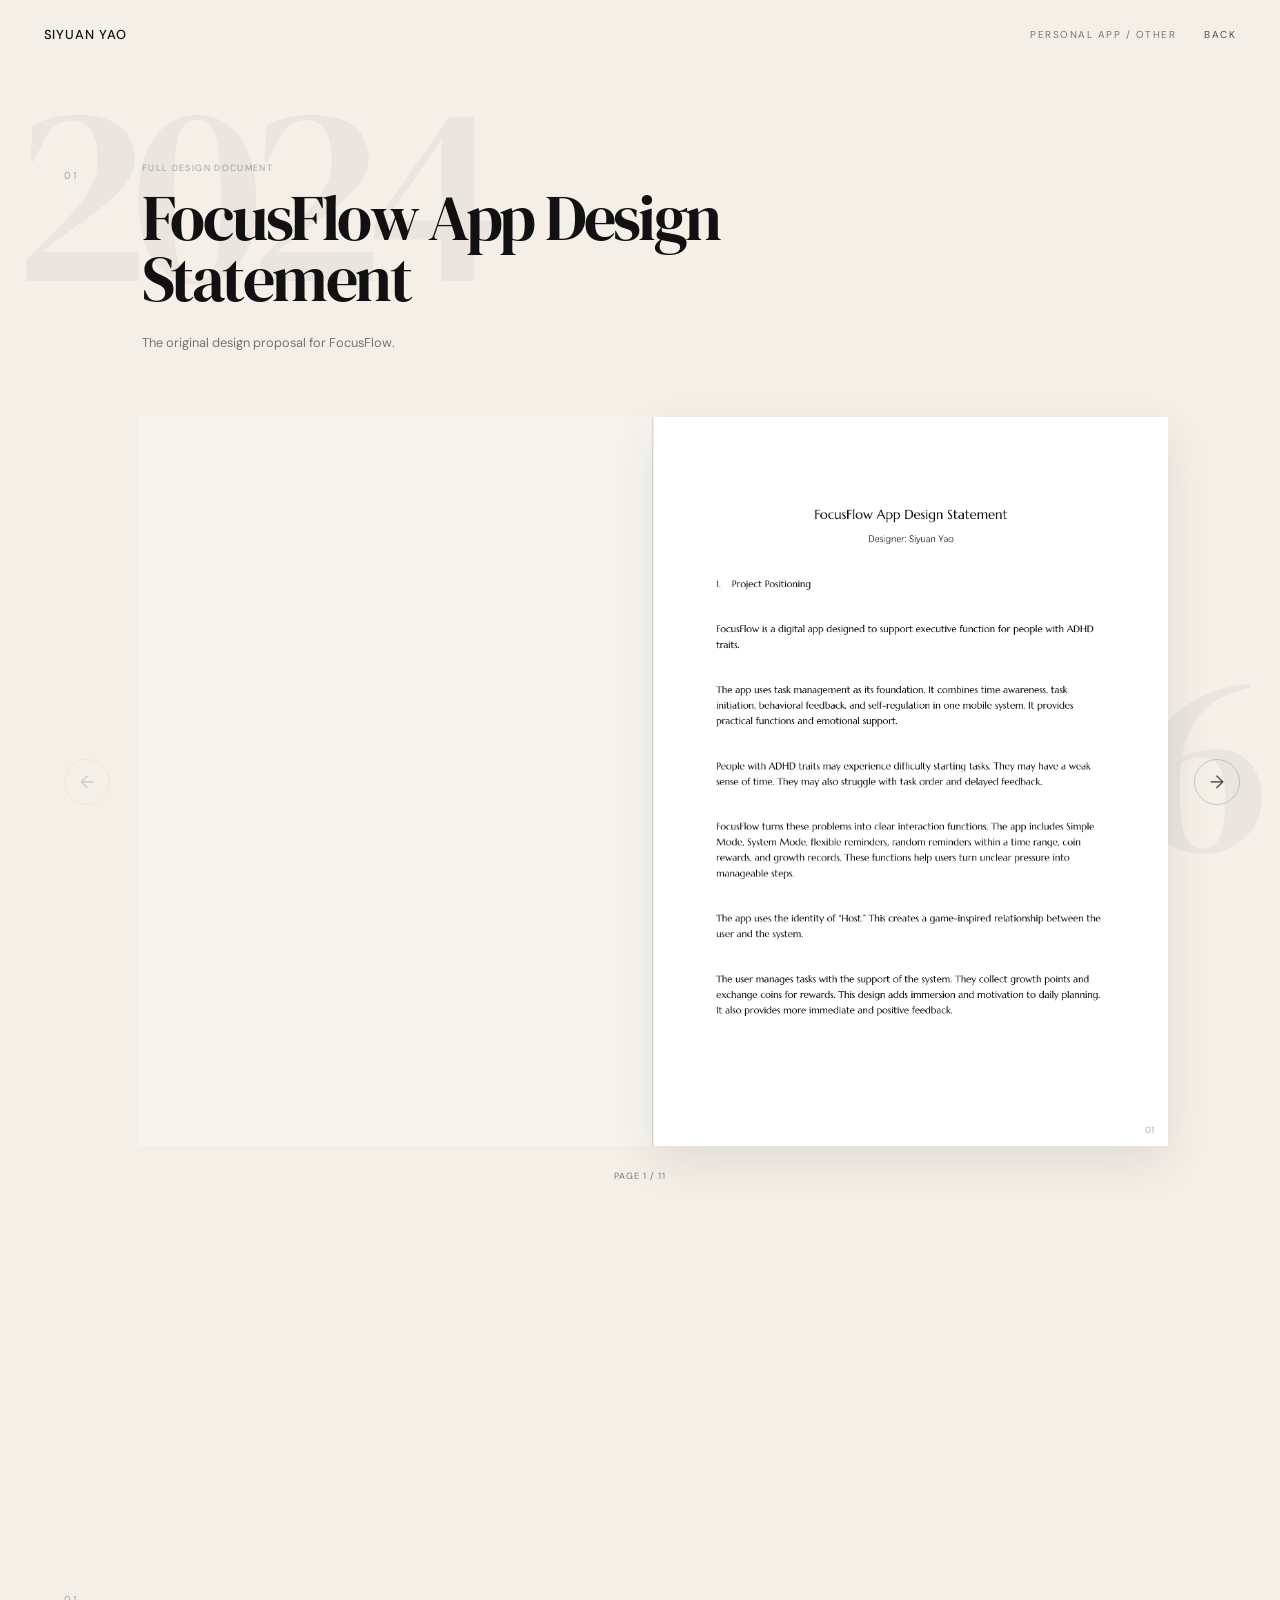
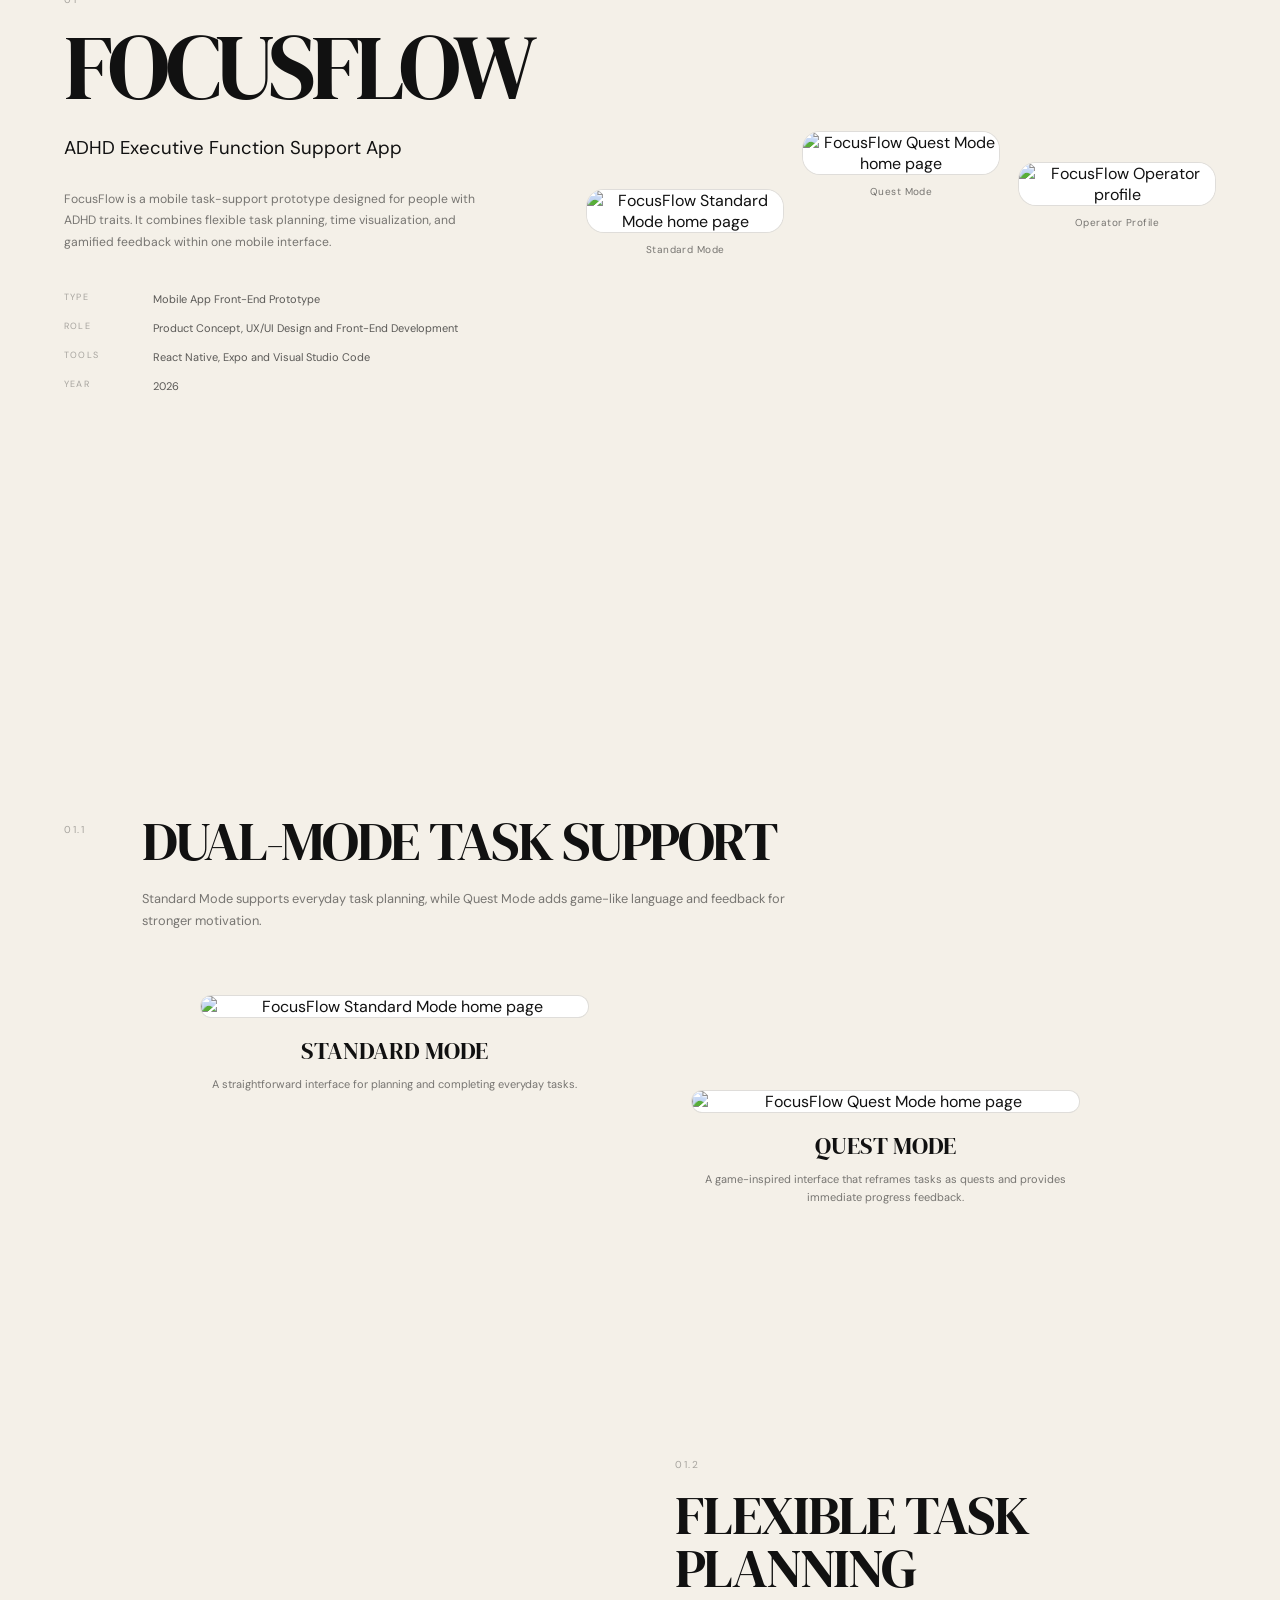
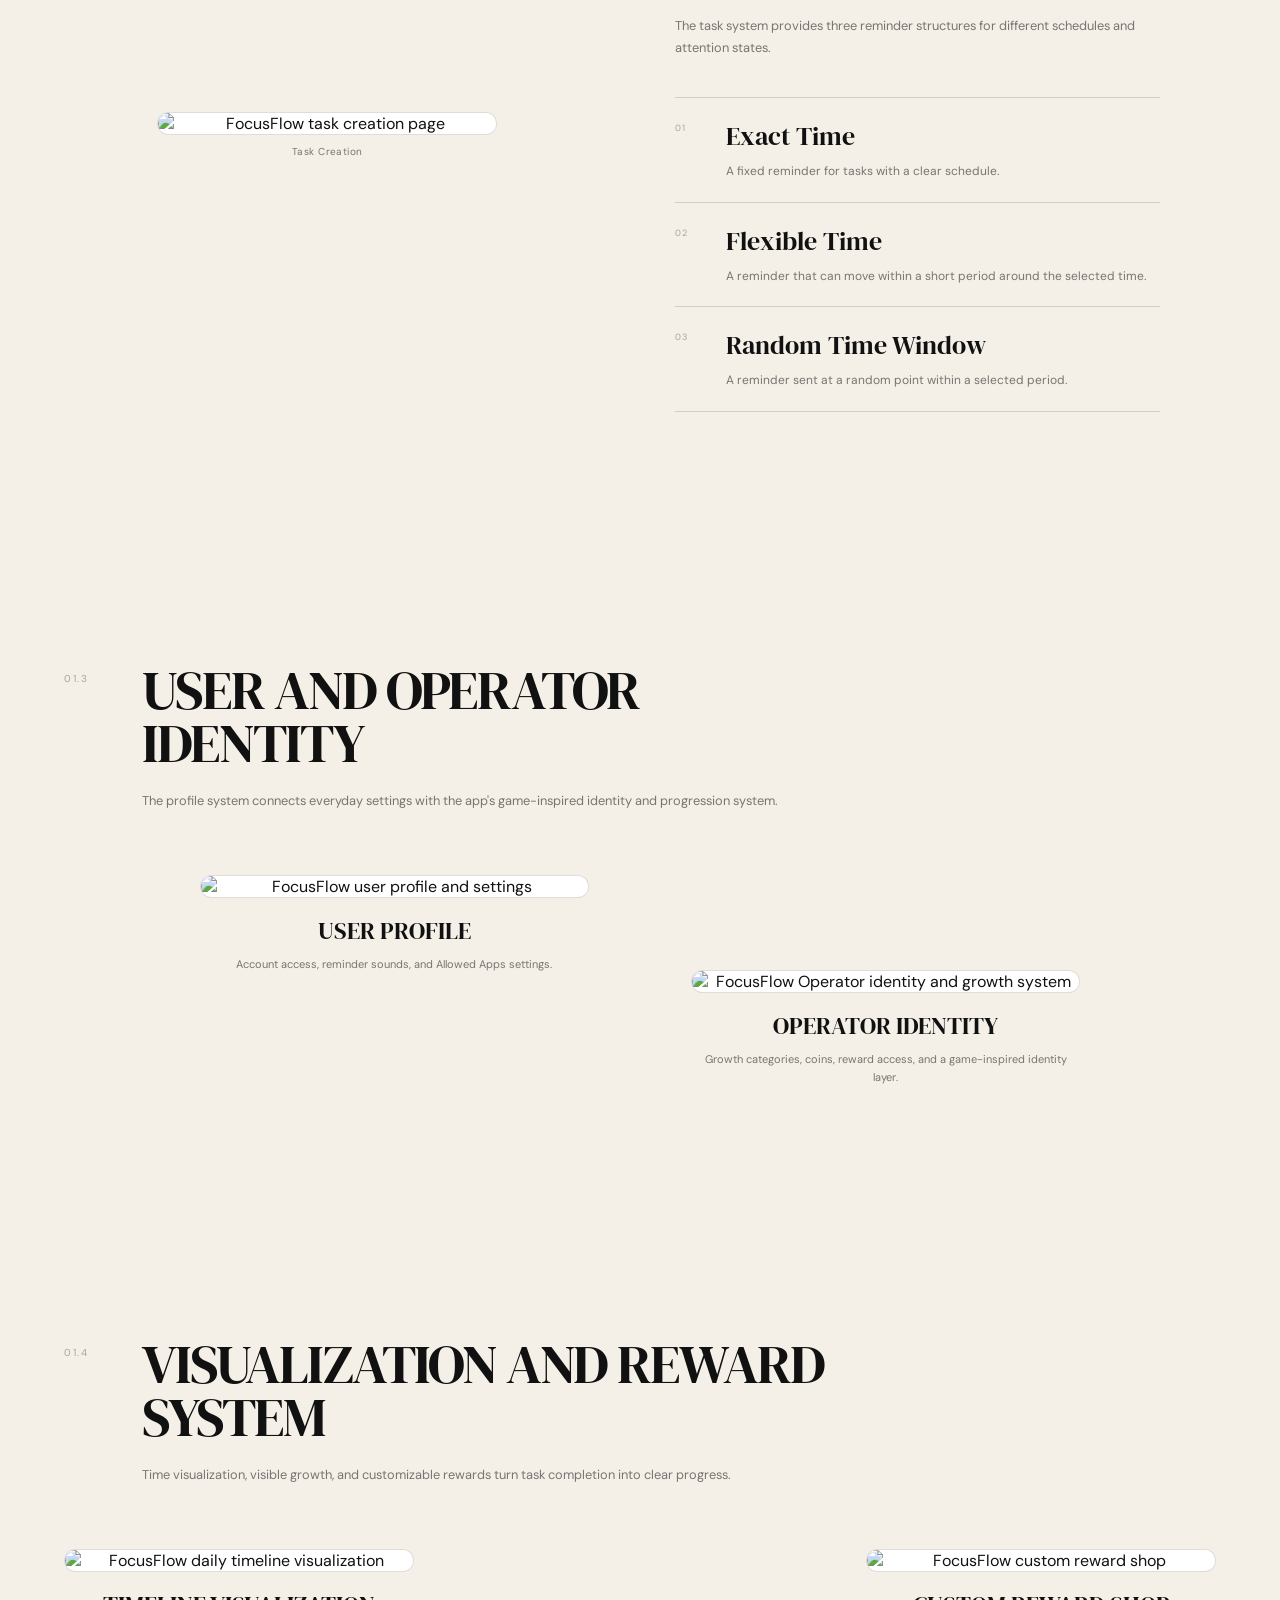
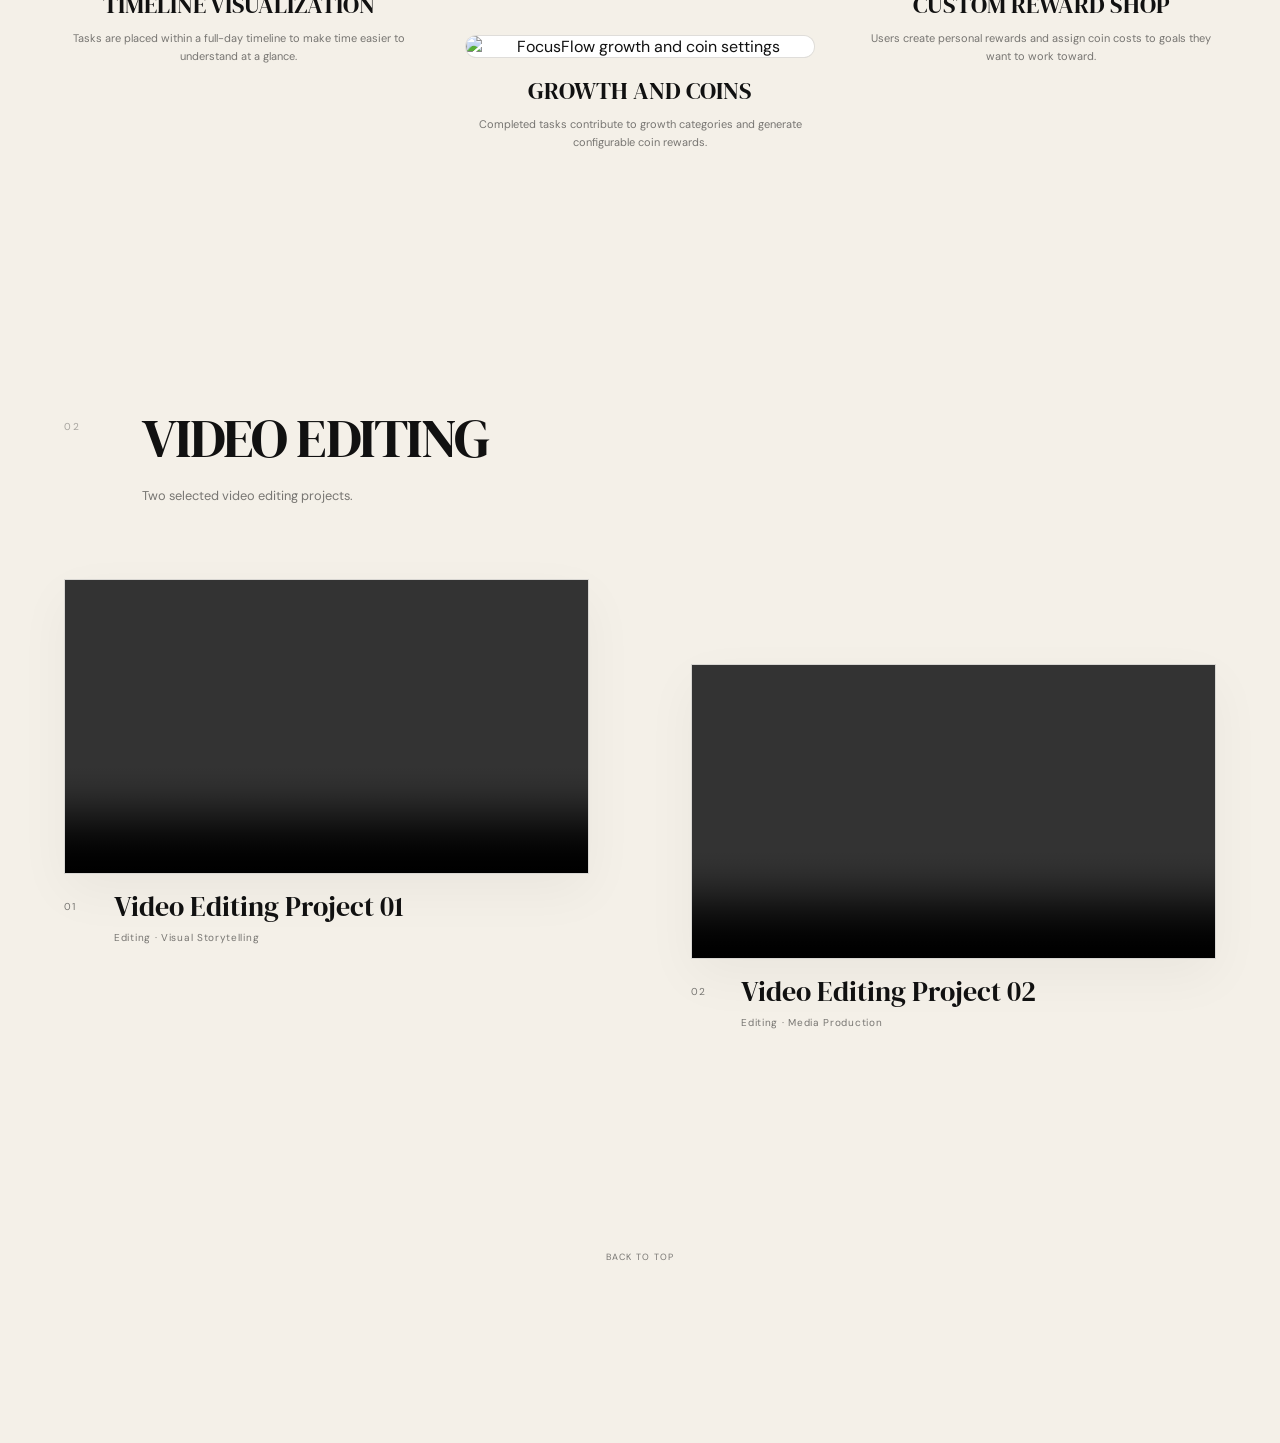
==== commit bf1b561d: "Add files via upload" ====
--- a/personal-other/index.html
+++ b/personal-other/index.html
@@ -97,7 +97,7 @@
       </h1>
 
       <p class="pdf-description">
-        An eleven-page project document covering the product concept, interface structure, core functions, interaction flow, and development process.
+        The original design proposal for FocusFlow.
       </p>
     </div>
   </div>
@@ -178,18 +178,11 @@
       PAGE IMAGE COULD NOT LOAD
     </span>
 
-    <a
-      class="pdf-original-link"
-      href="../assets/docs/FocusFlow-Design.pdf"
-      target="_blank"
-      rel="noopener noreferrer"
-    >
-      OPEN ORIGINAL PDF
-    </a>
+    
   </div>
 </section>
 
-    <!-- 项目开头 -->
+        <!-- 项目开头 -->
     <section class="project-hero reveal">
       <div class="hero-copy">
         <p class="section-number">
@@ -252,20 +245,21 @@
       </div>
 
       <div class="hero-gallery">
+
         <figure class="hero-phone hero-phone--left">
           <button
             class="image-button"
             type="button"
-            data-caption="FocusFlow Simple Mode"
-          >
-            <img
-              src="../assets/images/projects/focusflow/focusflow-01-simple-home.jpg"
-              alt="FocusFlow Simple Mode home page"
+            data-caption="FocusFlow Standard Mode"
+          >
+            <img
+              src="../assets/images/projects/focusflow/focusflow-01-standard-home.png"
+              alt="FocusFlow Standard Mode home page"
             >
           </button>
 
           <figcaption>
-            Simple Mode
+            Standard Mode
           </figcaption>
         </figure>
 
@@ -273,16 +267,16 @@
           <button
             class="image-button"
             type="button"
-            data-caption="FocusFlow System Mode"
-          >
-            <img
-              src="../assets/images/projects/focusflow/focusflow-02-system-home.jpg"
-              alt="FocusFlow System Mode home page"
+            data-caption="FocusFlow Quest Mode"
+          >
+            <img
+              src="../assets/images/projects/focusflow/focusflow-02-quest-home.png"
+              alt="FocusFlow Quest Mode home page"
             >
           </button>
 
           <figcaption>
-            System Mode
+            Quest Mode
           </figcaption>
         </figure>
 
@@ -290,20 +284,22 @@
           <button
             class="image-button"
             type="button"
-            data-caption="FocusFlow Host Profile"
-          >
-            <img
-              src="../assets/images/projects/focusflow/focusflow-05-System-profile.jpg"
-              alt="FocusFlow System Mode Host profile"
+            data-caption="FocusFlow Operator Profile"
+          >
+            <img
+              src="../assets/images/projects/focusflow/focusflow-03-operator-profile.png"
+              alt="FocusFlow Operator profile"
             >
           </button>
 
           <figcaption>
-            Host Profile
-          </figcaption>
-        </figure>
+            Operator Profile
+          </figcaption>
+        </figure>
+
       </div>
     </section>
+
 
     <!-- 双模式 -->
     <section class="project-section reveal">
@@ -318,32 +314,33 @@
           </h2>
 
           <p class="section-description">
-            Two interface modes support different levels of energy, attention, and task pressure.
+            Standard Mode supports everyday task planning, while Quest Mode adds game-like language and feedback for stronger motivation.
           </p>
         </div>
       </div>
 
       <div class="dual-mode-grid">
+
         <figure class="large-phone-card">
           <button
             class="image-button"
             type="button"
-            data-caption="Simple Mode Home Page"
-          >
-            <img
-              src="../assets/images/projects/focusflow/focusflow-01-simple-home.jpg"
-              alt="FocusFlow Simple Mode home page"
+            data-caption="Standard Mode Home Page"
+          >
+            <img
+              src="../assets/images/projects/focusflow/focusflow-01-standard-home.png"
+              alt="FocusFlow Standard Mode home page"
               loading="lazy"
             >
           </button>
 
           <figcaption class="detailed-caption">
             <span class="caption-title">
-              SIMPLE MODE
+              STANDARD MODE
             </span>
 
             <span class="caption-text">
-              A reduced interface for low-energy periods and quick task initiation.
+              A straightforward interface for planning and completing everyday tasks.
             </span>
           </figcaption>
         </figure>
@@ -352,46 +349,49 @@
           <button
             class="image-button"
             type="button"
-            data-caption="System Mode Home Page"
-          >
-            <img
-              src="../assets/images/projects/focusflow/focusflow-02-system-home.jpg"
-              alt="FocusFlow System Mode home page"
+            data-caption="Quest Mode Home Page"
+          >
+            <img
+              src="../assets/images/projects/focusflow/focusflow-02-quest-home.png"
+              alt="FocusFlow Quest Mode home page"
               loading="lazy"
             >
           </button>
 
           <figcaption class="detailed-caption">
             <span class="caption-title">
-              SYSTEM MODE
+              QUEST MODE
             </span>
 
             <span class="caption-text">
-              A game-inspired interface with system tasks, progress records, and rewards.
-            </span>
-          </figcaption>
-        </figure>
+              A game-inspired interface that reframes tasks as quests and provides immediate progress feedback.
+            </span>
+          </figcaption>
+        </figure>
+
       </div>
     </section>
+
 
     <!-- 新建任务 -->
     <section class="planning-section reveal">
+
       <div class="planning-image">
         <figure class="single-phone-card">
           <button
             class="image-button"
             type="button"
-            data-caption="Create Task and Reminder Settings"
-          >
-            <img
-              src="../assets/images/projects/focusflow/focusflow-03-create-task.jpg"
-              alt="FocusFlow Create Task page"
+            data-caption="Task Creation and Flexible Timing"
+          >
+            <img
+              src="../assets/images/projects/focusflow/focusflow-04-create-task.png"
+              alt="FocusFlow task creation page"
               loading="lazy"
             >
           </button>
 
           <figcaption>
-            Create Task
+            Task Creation
           </figcaption>
         </figure>
       </div>
@@ -432,7 +432,7 @@
 
           <div>
             <h3>
-              Flexible Exact Time
+              Flexible Time
             </h3>
 
             <p>
@@ -448,7 +448,7 @@
 
           <div>
             <h3>
-              Random Time Range
+              Random Time Window
             </h3>
 
             <p>
@@ -457,10 +457,13 @@
           </div>
         </div>
       </div>
+
     </section>
+
 
     <!-- 用户身份 -->
     <section class="project-section reveal">
+
       <div class="section-heading">
         <p class="section-number">
           01.3
@@ -468,25 +471,26 @@
 
         <div>
           <h2 class="section-title">
-            USER AND HOST IDENTITY
+            USER AND OPERATOR IDENTITY
           </h2>
 
           <p class="section-description">
-            Simple Mode presents a standard user profile. System Mode transforms the user into a Host within the app’s game-inspired task structure.
+            The profile system connects everyday settings with the app's game-inspired identity and progression system.
           </p>
         </div>
       </div>
 
       <div class="dual-mode-grid profile-grid">
+
         <figure class="large-phone-card">
           <button
             class="image-button"
             type="button"
-            data-caption="Simple Mode User Profile"
-          >
-            <img
-              src="../assets/images/projects/focusflow/focusflow-05-Simple-profile.jpg"
-              alt="FocusFlow Simple Mode user profile"
+            data-caption="User Profile and Settings"
+          >
+            <img
+              src="../assets/images/projects/focusflow/focusflow-05-user-profile.png"
+              alt="FocusFlow user profile and settings"
               loading="lazy"
             >
           </button>
@@ -497,7 +501,7 @@
             </span>
 
             <span class="caption-text">
-              Account access and basic personal settings.
+              Account access, reminder sounds, and Allowed Apps settings.
             </span>
           </figcaption>
         </figure>
@@ -506,30 +510,33 @@
           <button
             class="image-button"
             type="button"
-            data-caption="System Mode Host Profile"
-          >
-            <img
-              src="../assets/images/projects/focusflow/focusflow-05-System-profile.jpg"
-              alt="FocusFlow System Mode Host profile"
+            data-caption="Operator Identity and Growth"
+          >
+            <img
+              src="../assets/images/projects/focusflow/focusflow-03-operator-profile.png"
+              alt="FocusFlow Operator identity and growth system"
               loading="lazy"
             >
           </button>
 
           <figcaption class="detailed-caption">
             <span class="caption-title">
-              HOST IDENTITY
+              OPERATOR IDENTITY
             </span>
 
             <span class="caption-text">
-              Growth categories, system identity, coins, and reward access.
-            </span>
-          </figcaption>
-        </figure>
+              Growth categories, coins, reward access, and a game-inspired identity layer.
+            </span>
+          </figcaption>
+        </figure>
+
       </div>
     </section>
 
-    <!-- 功能组 -->
+
+    <!-- 可视化与奖励 -->
     <section class="project-section reveal">
+
       <div class="section-heading">
         <p class="section-number">
           01.4
@@ -537,39 +544,41 @@
 
         <div>
           <h2 class="section-title">
-            SUPPORT AND REWARD SYSTEM
+            VISUALIZATION AND REWARD SYSTEM
           </h2>
 
           <p class="section-description">
-            Focus tools and immediate rewards turn task completion into visible progress.
+            Time visualization, visible growth, and customizable rewards turn task completion into clear progress.
           </p>
         </div>
       </div>
 
       <div class="support-grid">
+
         <figure class="support-card">
           <button
             class="image-button"
             type="button"
-            data-caption="App Whitelist Settings"
-          >
-            <img
-              src="../assets/images/projects/focusflow/focusflow-06-whitelist.jpg"
-              alt="FocusFlow App Whitelist settings"
+            data-caption="Daily Timeline Visualization"
+          >
+            <img
+              src="../assets/images/projects/focusflow/focusflow-06-timeline.png"
+              alt="FocusFlow daily timeline visualization"
               loading="lazy"
             >
           </button>
 
           <figcaption class="detailed-caption">
             <span class="caption-title">
-              APP WHITELIST
+              TIMELINE VISUALIZATION
             </span>
 
             <span class="caption-text">
-              Users record apps that should remain available during future focus sessions.
-            </span>
-          </figcaption>
-        </figure>
+              Tasks are placed within a full-day timeline to make time easier to understand at a glance.
+            </span>
+          </figcaption>
+        </figure>
+
 
         <figure class="support-card support-card--lower">
           <button
@@ -578,7 +587,7 @@
             data-caption="Growth and Coin Settings"
           >
             <img
-              src="../assets/images/projects/focusflow/focusflow-07-growth-settings.jpg"
+              src="../assets/images/projects/focusflow/focusflow-07-growth-settings.png"
               alt="FocusFlow growth and coin settings"
               loading="lazy"
             >
@@ -590,36 +599,39 @@
             </span>
 
             <span class="caption-text">
-              Completed tasks add progress to growth categories and provide coin rewards.
-            </span>
-          </figcaption>
-        </figure>
+              Completed tasks contribute to growth categories and generate configurable coin rewards.
+            </span>
+          </figcaption>
+        </figure>
+
 
         <figure class="support-card">
           <button
             class="image-button"
             type="button"
-            data-caption="FocusFlow Reward Store"
-          >
-            <img
-              src="../assets/images/projects/focusflow/focusflow-08-store.jpg"
-              alt="FocusFlow Reward Store"
+            data-caption="Custom Reward Shop"
+          >
+            <img
+              src="../assets/images/projects/focusflow/focusflow-08-reward-shop.png"
+              alt="FocusFlow custom reward shop"
               loading="lazy"
             >
           </button>
 
           <figcaption class="detailed-caption">
             <span class="caption-title">
-              REWARD STORE
+              CUSTOM REWARD SHOP
             </span>
 
             <span class="caption-text">
-              Coins connect completed tasks with visible and customizable rewards.
-            </span>
-          </figcaption>
-        </figure>
+              Users create personal rewards and assign coin costs to goals they want to work toward.
+            </span>
+          </figcaption>
+        </figure>
+
       </div>
     </section>
+
 
     <!-- PDF -->
 
